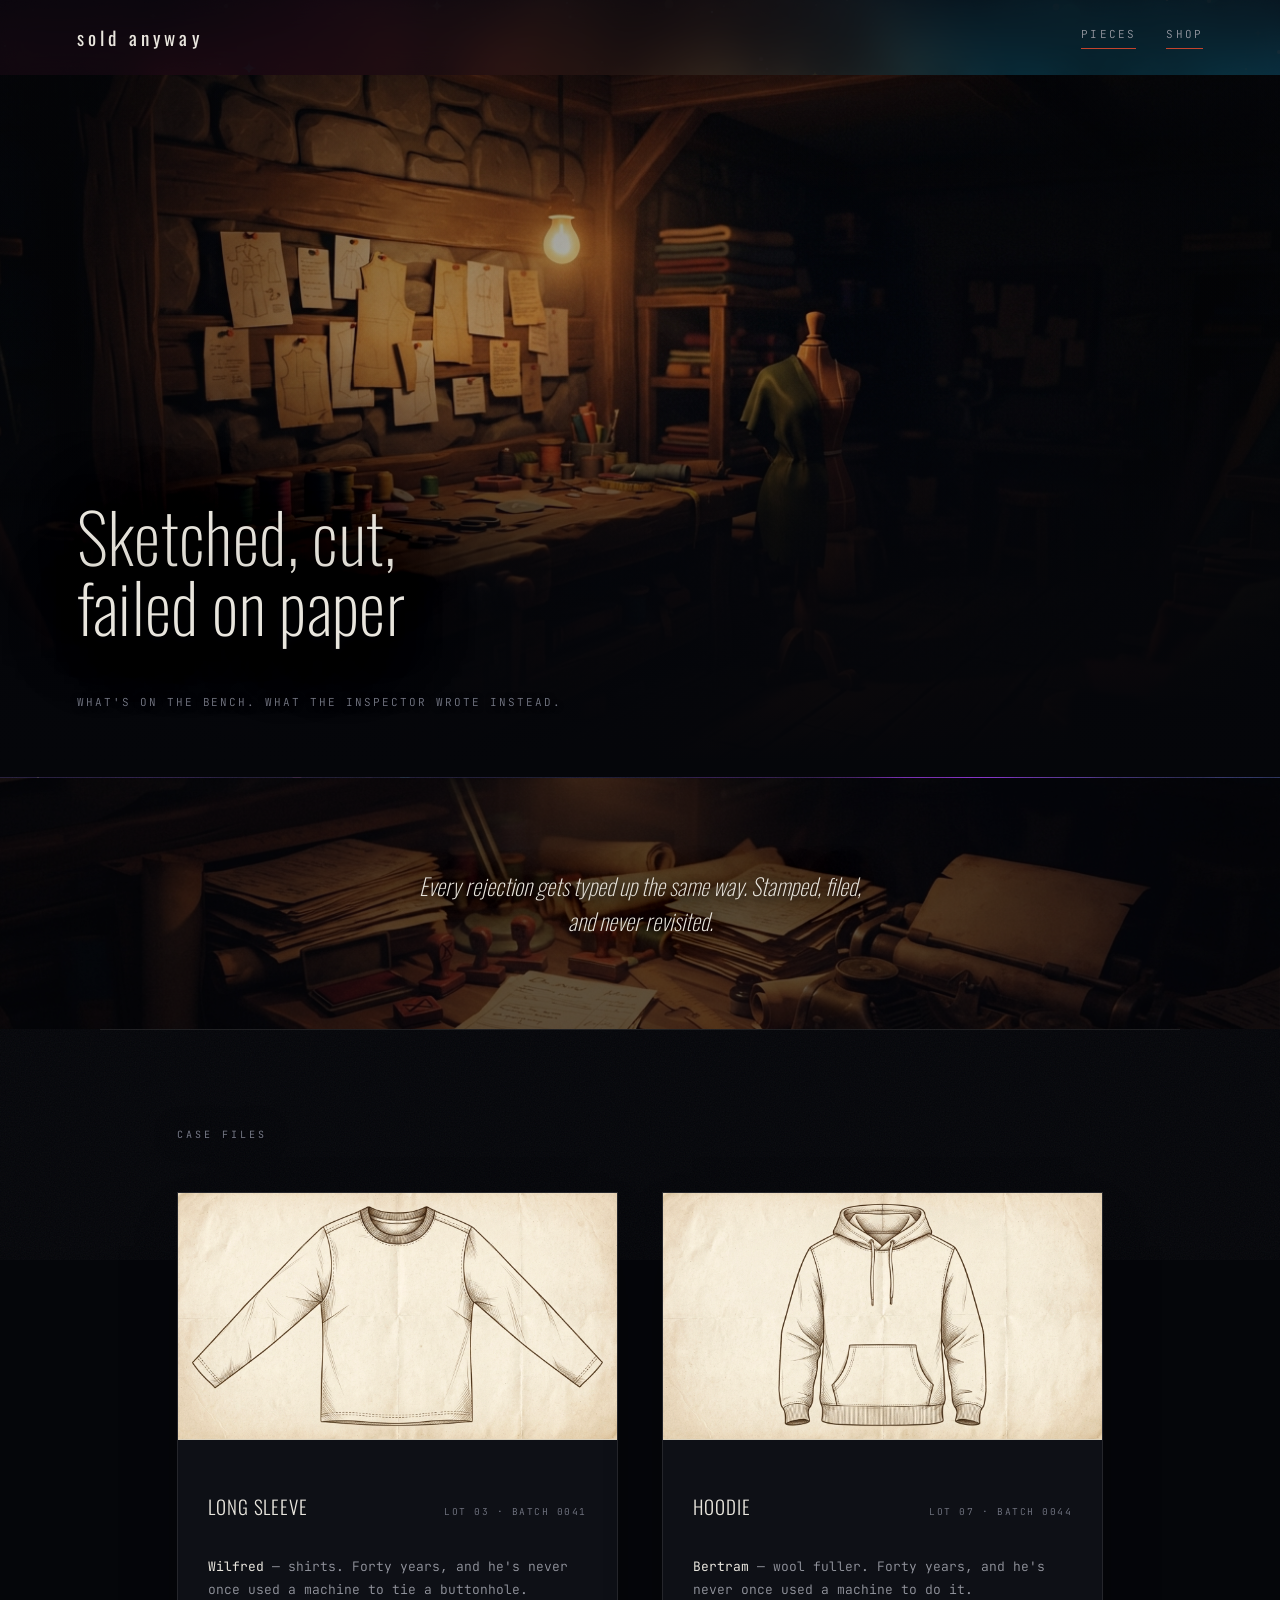
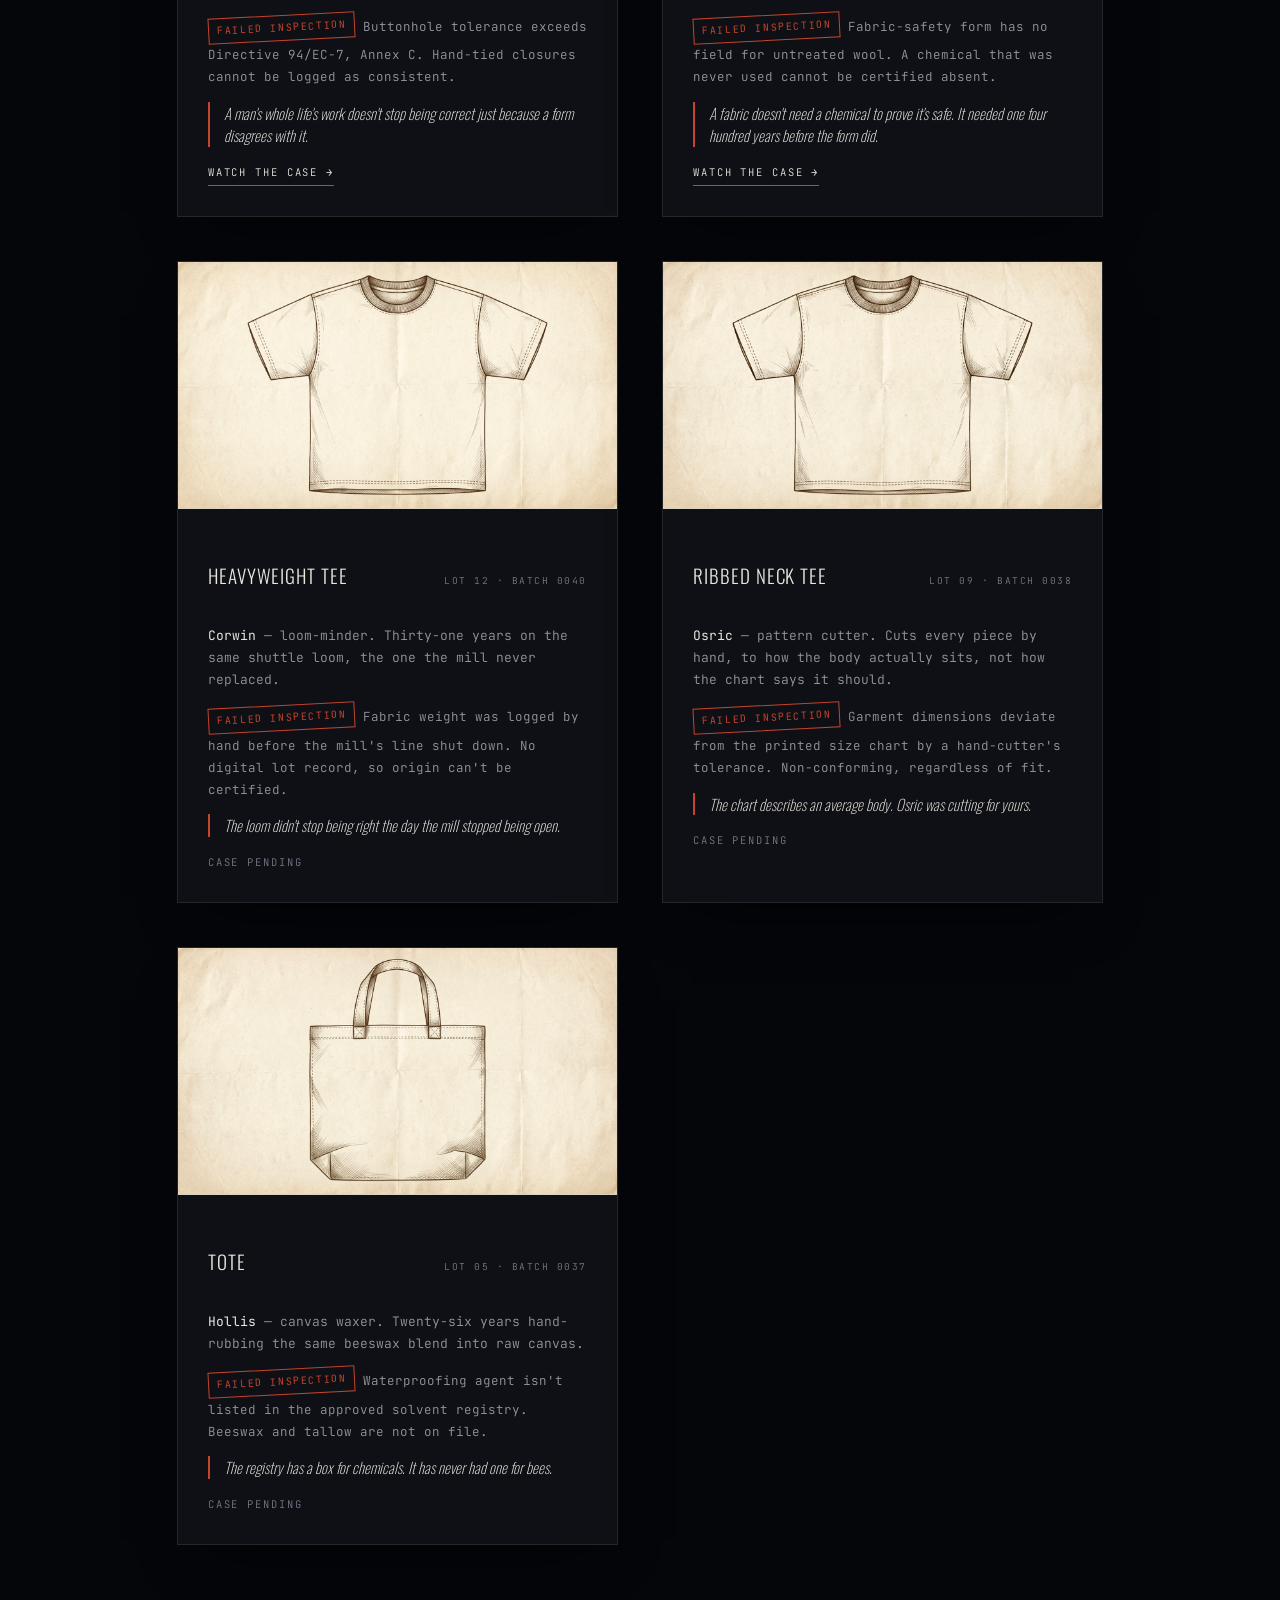
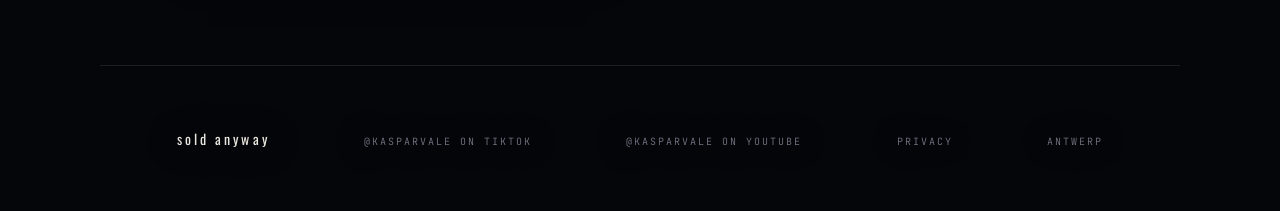
==== factory.html @ 13659443 "Add Factory page and hologram product viewer Factory page (factory.html): sketches + "denied form" c" ====
<!DOCTYPE html>
<html lang="en">
<head>
<meta charset="UTF-8">
<meta name="viewport" content="width=device-width, initial-scale=1.0">
<title>sold anyway — the factory</title>
<meta name="description" content="Sketches, case files, and the forms that failed them.">
<link rel="icon" href="assets/favicon-32.png" sizes="32x32" type="image/png">
<link rel="icon" href="assets/favicon-16.png" sizes="16x16" type="image/png">
<link rel="icon" href="assets/favicon-512.png" sizes="512x512" type="image/png">
<link rel="apple-touch-icon" href="assets/apple-touch-icon.png">
<meta property="og:title" content="sold anyway — the factory">
<meta property="og:description" content="Sketches, case files, and the forms that failed them.">
<meta property="og:type" content="website">
<link rel="preconnect" href="https://fonts.googleapis.com">
<link rel="preconnect" href="https://fonts.gstatic.com" crossorigin>
<link href="https://fonts.googleapis.com/css2?family=Oswald:wght@200;300;400&family=JetBrains+Mono:wght@300;400&display=swap" rel="stylesheet">
<link rel="stylesheet" href="styles.css">
</head>
<body>

<div class="sky" aria-hidden="true"></div>
<div class="stars" aria-hidden="true"></div>
<div class="bokeh" aria-hidden="true"></div>
<div class="sparkle" aria-hidden="true"></div>
<div class="scrim" aria-hidden="true"></div>
<div class="haze" aria-hidden="true"></div>

<nav id="nav">
  <a href="index.html" class="wordmark">sold anyway</a>
  <div class="nav-right">
    <a href="index.html#pieces" class="nav-link">Pieces</a>
    <a href="index.html" class="nav-link">Shop</a>
  </div>
</nav>

<header id="top" class="factory-hero">
  <div class="factory-hero-bg" aria-hidden="true"></div>
  <div class="factory-hero-scrim" aria-hidden="true"></div>
  <div class="factory-hero-copy">
    <h1 class="line line-sm">Sketched, cut,<br>failed on paper</h1>
    <p class="hero-foot">What's on the bench. What the inspector wrote instead.</p>
  </div>
</header>

<section class="factory-interlude">
  <div class="factory-interlude-bg" aria-hidden="true"></div>
  <div class="factory-interlude-scrim" aria-hidden="true"></div>
  <p class="factory-interlude-line">Every rejection gets typed up the same way. Stamped, filed, and never revisited.</p>
</section>

<main>

<section class="cases" id="cases">
  <h2 class="label">Case files</h2>
  <ul class="case-grid" id="caseGrid">

    <li class="case">
      <figure class="case-sketch">
        <img src="factory/sketch-long-sleeve.png" alt="Pattern sketch of the Long Sleeve" loading="lazy">
      </figure>
      <div class="case-file">
        <div class="case-head">
          <h3 class="case-piece">Long Sleeve</h3>
          <span class="case-lot">LOT 03 · BATCH 0041</span>
        </div>
        <p class="case-specialist"><strong>Wilfred</strong> — shirts. Forty years, and he's never once used a machine to tie a buttonhole.</p>
        <p class="case-verdict"><span class="case-stamp">Failed inspection</span>Buttonhole tolerance exceeds Directive 94/EC-7, Annex C. Hand-tied closures cannot be logged as consistent.</p>
        <p class="case-quote">A man's whole life's work doesn't stop being correct just because a form disagrees with it.</p>
        <a class="case-watch" href="https://www.tiktok.com/@kasparvale" target="_blank" rel="noopener">Watch the case &rarr;</a>
      </div>
    </li>

    <li class="case">
      <figure class="case-sketch">
        <img src="factory/sketch-hoodie.png" alt="Pattern sketch of the Hoodie" loading="lazy">
      </figure>
      <div class="case-file">
        <div class="case-head">
          <h3 class="case-piece">Hoodie</h3>
          <span class="case-lot">LOT 07 · BATCH 0044</span>
        </div>
        <p class="case-specialist"><strong>Bertram</strong> — wool fuller. Forty years, and he's never once used a machine to do it.</p>
        <p class="case-verdict"><span class="case-stamp">Failed inspection</span>Fabric-safety form has no field for untreated wool. A chemical that was never used cannot be certified absent.</p>
        <p class="case-quote">A fabric doesn't need a chemical to prove it's safe. It needed one four hundred years before the form did.</p>
        <a class="case-watch" href="https://www.tiktok.com/@kasparvale" target="_blank" rel="noopener">Watch the case &rarr;</a>
      </div>
    </li>

    <li class="case">
      <figure class="case-sketch">
        <img src="factory/sketch-heavyweight-tee.png" alt="Pattern sketch of the Heavyweight Tee" loading="lazy">
      </figure>
      <div class="case-file">
        <div class="case-head">
          <h3 class="case-piece">Heavyweight Tee</h3>
          <span class="case-lot">LOT 12 · BATCH 0040</span>
        </div>
        <p class="case-specialist"><strong>Corwin</strong> — loom-minder. Thirty-one years on the same shuttle loom, the one the mill never replaced.</p>
        <p class="case-verdict"><span class="case-stamp">Failed inspection</span>Fabric weight was logged by hand before the mill's line shut down. No digital lot record, so origin can't be certified.</p>
        <p class="case-quote">The loom didn't stop being right the day the mill stopped being open.</p>
        <span class="case-pending">Case pending</span>
      </div>
    </li>

    <li class="case">
      <figure class="case-sketch">
        <img src="factory/sketch-ribbed-neck-tee.png" alt="Pattern sketch of the Ribbed Neck Tee" loading="lazy">
      </figure>
      <div class="case-file">
        <div class="case-head">
          <h3 class="case-piece">Ribbed Neck Tee</h3>
          <span class="case-lot">LOT 09 · BATCH 0038</span>
        </div>
        <p class="case-specialist"><strong>Osric</strong> — pattern cutter. Cuts every piece by hand, to how the body actually sits, not how the chart says it should.</p>
        <p class="case-verdict"><span class="case-stamp">Failed inspection</span>Garment dimensions deviate from the printed size chart by a hand-cutter's tolerance. Non-conforming, regardless of fit.</p>
        <p class="case-quote">The chart describes an average body. Osric was cutting for yours.</p>
        <span class="case-pending">Case pending</span>
      </div>
    </li>

    <li class="case">
      <figure class="case-sketch">
        <img src="factory/sketch-tote.png" alt="Pattern sketch of the Tote" loading="lazy">
      </figure>
      <div class="case-file">
        <div class="case-head">
          <h3 class="case-piece">Tote</h3>
          <span class="case-lot">LOT 05 · BATCH 0037</span>
        </div>
        <p class="case-specialist"><strong>Hollis</strong> — canvas waxer. Twenty-six years hand-rubbing the same beeswax blend into raw canvas.</p>
        <p class="case-verdict"><span class="case-stamp">Failed inspection</span>Waterproofing agent isn't listed in the approved solvent registry. Beeswax and tallow are not on file.</p>
        <p class="case-quote">The registry has a box for chemicals. It has never had one for bees.</p>
        <span class="case-pending">Case pending</span>
      </div>
    </li>

  </ul>
</section>

</main>

<footer>
  <span class="wordmark wordmark-sm">sold anyway</span>
  <a href="https://www.tiktok.com/@kasparvale" class="dim"
     target="_blank" rel="noopener">@kasparvale on TikTok</a>
  <a href="https://www.youtube.com/@kasparvale" class="dim"
     target="_blank" rel="noopener">@kasparvale on YouTube</a>
  <a href="privacy.html" class="dim">Privacy</a>
  <span class="dim">Antwerp</span>
</footer>

<script>
const nav = document.getElementById('nav');
const onScroll = () => nav.classList.toggle('stuck', window.scrollY > 8);
onScroll();
window.addEventListener('scroll', onScroll, { passive: true });
</script>
</body>
</html>
---- styles.css ----
/* ============================================================
   SOLD ANYWAY
   Committed dark. Bone on charcoal, one oxide red.
   Every colour is painted explicitly — the page never borrows
   a ground from the host.
   ============================================================ */

:root{
  --ink:    #05060A;
  --ink-2:  #0E1016;
  --bone:   #E9E6DE;
  --ash:    #9698A1;
  --dim:    #767986;
  --rule:   rgba(233,230,222,.10);
  --red:    #C4442D;

  --f-disp: 'Oswald', 'Archivo Narrow', 'Arial Narrow', sans-serif;
  --f-mono: 'JetBrains Mono', ui-monospace, Menlo, monospace;

  --pad:  clamp(22px, 6vw, 84px);
  --maxw: 1080px;
}

*,*::before,*::after{ box-sizing:border-box; }

html{ scroll-behavior:smooth; overflow-x:hidden; overscroll-behavior:none; }
@media (prefers-reduced-motion:reduce){ html{ scroll-behavior:auto; } }

body{
  margin:0;
  background:var(--ink);
  position:relative;
  overscroll-behavior:none;
  color:var(--bone);
  font-family:var(--f-mono);
  font-weight:300;
  font-size:14.5px;
  line-height:1.8;
  -webkit-font-smoothing:antialiased;
}

a{ color:inherit; text-decoration:none; }
p{ margin:0; }

.sr-only{
  position:absolute; width:1px; height:1px; padding:0; margin:-1px;
  overflow:hidden; clip:rect(0 0 0 0); white-space:nowrap; border:0;
}
:focus-visible{ outline:1px solid var(--red); outline-offset:4px; }

.label{
  font-family:var(--f-mono); font-weight:400; font-size:10px;
  letter-spacing:.3em; text-transform:uppercase; color:var(--dim);
  margin:0;
}
.dim{ color:var(--dim); }

/* --- ambient ------------------------------------------------- */
/* Built the way the reference is: a rendered nebula carrying the colour
   and the cloud structure, a dense star field over it, then bokeh discs
   and four-point glints on top. All fixed, so the page travels through
   it, and all drifting so it never sits still.
   assets/sky.jpg is generated — see the note at the end of this file. */
.sky{
  position:fixed; inset:-12%; z-index:0; pointer-events:none;
  background:#06051A url("assets/sky.jpg") center/cover no-repeat;
  animation:drift 78s ease-in-out infinite alternate;
}
.stars{
  position:fixed; inset:-14%; z-index:0; pointer-events:none;
  background-image:url("data:image/svg+xml,<svg xmlns='http://www.w3.org/2000/svg' width='1600' height='1000'><circle cx='724' cy='560' r='2.1' fill='%23CFE6FF' opacity='0.66'/><circle cx='940' cy='185' r='2.1' fill='%23FFD2E8' opacity='0.73'/><circle cx='298' cy='447' r='0.8' fill='%23fff' opacity='0.68'/><circle cx='1425' cy='634' r='1.7' fill='%23CFE6FF' opacity='0.76'/><circle cx='985' cy='157' r='0.6' fill='%23FFE9C4' opacity='0.34'/><circle cx='57' cy='880' r='0.6' fill='%23CFE6FF' opacity='0.53'/><circle cx='946' cy='195' r='1.0' fill='%23FFD2E8' opacity='0.51'/><circle cx='7' cy='85' r='1.0' fill='%23CFE6FF' opacity='1.00'/><circle cx='1593' cy='840' r='1.0' fill='%23fff' opacity='0.83'/><circle cx='821' cy='30' r='0.7' fill='%23CFE6FF' opacity='0.38'/><circle cx='465' cy='67' r='0.6' fill='%23FFD2E8' opacity='0.30'/><circle cx='336' cy='910' r='2.1' fill='%23CFE6FF' opacity='0.99'/><circle cx='636' cy='73' r='1.0' fill='%23FFD2E8' opacity='0.49'/><circle cx='139' cy='333' r='1.7' fill='%23fff' opacity='0.39'/><circle cx='1131' cy='11' r='2.1' fill='%23CFE6FF' opacity='0.42'/><circle cx='895' cy='447' r='1.0' fill='%23FFD2E8' opacity='0.84'/><circle cx='671' cy='384' r='1.7' fill='%23CFE6FF' opacity='0.99'/><circle cx='1' cy='864' r='1.0' fill='%23fff' opacity='0.45'/><circle cx='631' cy='854' r='0.7' fill='%23fff' opacity='0.99'/><circle cx='341' cy='258' r='1.3' fill='%23fff' opacity='0.57'/><circle cx='119' cy='209' r='1.0' fill='%23fff' opacity='0.72'/><circle cx='595' cy='453' r='2.1' fill='%23FFE9C4' opacity='0.40'/><circle cx='618' cy='627' r='1.0' fill='%23fff' opacity='0.87'/><circle cx='399' cy='190' r='1.0' fill='%23FFD2E8' opacity='0.97'/><circle cx='1412' cy='604' r='1.7' fill='%23fff' opacity='0.37'/><circle cx='62' cy='963' r='1.0' fill='%23FFD2E8' opacity='0.79'/><circle cx='411' cy='824' r='2.1' fill='%23fff' opacity='0.66'/><circle cx='1487' cy='977' r='0.8' fill='%23fff' opacity='0.64'/><circle cx='1046' cy='616' r='0.7' fill='%23fff' opacity='0.45'/><circle cx='1464' cy='749' r='0.7' fill='%23fff' opacity='0.59'/><circle cx='399' cy='47' r='1.0' fill='%23fff' opacity='0.67'/><circle cx='1557' cy='92' r='0.8' fill='%23CFE6FF' opacity='0.99'/><circle cx='1051' cy='691' r='0.8' fill='%23FFE9C4' opacity='0.32'/><circle cx='29' cy='910' r='1.0' fill='%23fff' opacity='0.31'/><circle cx='1018' cy='482' r='1.0' fill='%23fff' opacity='0.40'/><circle cx='116' cy='453' r='1.3' fill='%23FFD2E8' opacity='0.33'/><circle cx='1498' cy='737' r='0.8' fill='%23fff' opacity='0.55'/><circle cx='1096' cy='901' r='1.7' fill='%23fff' opacity='0.90'/><circle cx='916' cy='625' r='1.7' fill='%23CFE6FF' opacity='0.71'/><circle cx='974' cy='80' r='0.7' fill='%23fff' opacity='0.92'/><circle cx='1165' cy='388' r='2.1' fill='%23CFE6FF' opacity='0.62'/><circle cx='866' cy='519' r='0.6' fill='%23fff' opacity='0.72'/><circle cx='770' cy='230' r='0.7' fill='%23CFE6FF' opacity='0.85'/><circle cx='1056' cy='486' r='0.6' fill='%23fff' opacity='0.51'/><circle cx='1085' cy='203' r='0.8' fill='%23fff' opacity='0.76'/><circle cx='707' cy='892' r='1.3' fill='%23CFE6FF' opacity='0.77'/><circle cx='318' cy='431' r='1.0' fill='%23fff' opacity='0.57'/><circle cx='933' cy='316' r='0.8' fill='%23fff' opacity='0.65'/><circle cx='1339' cy='849' r='0.7' fill='%23fff' opacity='0.88'/><circle cx='181' cy='471' r='1.0' fill='%23CFE6FF' opacity='0.57'/><circle cx='832' cy='672' r='2.1' fill='%23fff' opacity='0.35'/><circle cx='50' cy='873' r='0.6' fill='%23FFD2E8' opacity='0.80'/><circle cx='913' cy='309' r='0.6' fill='%23FFD2E8' opacity='0.40'/><circle cx='728' cy='25' r='1.0' fill='%23fff' opacity='0.85'/><circle cx='1275' cy='984' r='0.7' fill='%23CFE6FF' opacity='0.38'/><circle cx='857' cy='640' r='1.3' fill='%23fff' opacity='0.78'/><circle cx='319' cy='475' r='0.8' fill='%23FFD2E8' opacity='0.31'/><circle cx='756' cy='714' r='0.8' fill='%23fff' opacity='0.49'/><circle cx='553' cy='697' r='0.8' fill='%23CFE6FF' opacity='0.89'/><circle cx='1120' cy='224' r='1.7' fill='%23FFD2E8' opacity='0.57'/><circle cx='721' cy='197' r='0.6' fill='%23CFE6FF' opacity='0.69'/><circle cx='1044' cy='503' r='1.3' fill='%23CFE6FF' opacity='0.53'/><circle cx='1572' cy='99' r='0.7' fill='%23fff' opacity='0.47'/><circle cx='624' cy='88' r='1.0' fill='%23FFE9C4' opacity='0.98'/><circle cx='1492' cy='262' r='0.6' fill='%23fff' opacity='0.65'/><circle cx='59' cy='342' r='1.7' fill='%23fff' opacity='0.64'/><circle cx='45' cy='809' r='0.7' fill='%23CFE6FF' opacity='0.86'/><circle cx='277' cy='335' r='0.8' fill='%23CFE6FF' opacity='0.40'/><circle cx='826' cy='724' r='2.1' fill='%23CFE6FF' opacity='0.71'/><circle cx='1103' cy='758' r='2.1' fill='%23FFE9C4' opacity='0.69'/><circle cx='1330' cy='562' r='0.8' fill='%23FFE9C4' opacity='0.66'/><circle cx='1452' cy='257' r='1.7' fill='%23FFE9C4' opacity='0.45'/><circle cx='1361' cy='968' r='1.0' fill='%23FFE9C4' opacity='0.65'/><circle cx='658' cy='114' r='0.6' fill='%23FFE9C4' opacity='0.56'/><circle cx='861' cy='44' r='1.7' fill='%23FFE9C4' opacity='0.86'/><circle cx='901' cy='491' r='0.8' fill='%23fff' opacity='0.95'/><circle cx='734' cy='921' r='1.7' fill='%23fff' opacity='0.47'/><circle cx='789' cy='340' r='2.1' fill='%23FFE9C4' opacity='0.52'/><circle cx='306' cy='618' r='1.0' fill='%23fff' opacity='0.79'/><circle cx='1564' cy='36' r='0.8' fill='%23fff' opacity='0.31'/><circle cx='455' cy='724' r='1.0' fill='%23FFE9C4' opacity='0.65'/><circle cx='799' cy='582' r='1.0' fill='%23FFD2E8' opacity='0.44'/><circle cx='849' cy='437' r='1.7' fill='%23FFD2E8' opacity='0.59'/><circle cx='847' cy='160' r='1.0' fill='%23FFD2E8' opacity='0.67'/><circle cx='349' cy='216' r='0.8' fill='%23fff' opacity='0.94'/><circle cx='1005' cy='348' r='0.8' fill='%23fff' opacity='0.72'/><circle cx='1425' cy='195' r='1.0' fill='%23fff' opacity='0.39'/><circle cx='383' cy='727' r='1.0' fill='%23CFE6FF' opacity='0.37'/><circle cx='1331' cy='422' r='0.8' fill='%23fff' opacity='0.58'/><circle cx='1096' cy='18' r='1.0' fill='%23FFE9C4' opacity='0.78'/><circle cx='1458' cy='968' r='0.7' fill='%23FFD2E8' opacity='0.65'/><circle cx='1213' cy='503' r='1.0' fill='%23fff' opacity='0.64'/><circle cx='39' cy='762' r='2.1' fill='%23fff' opacity='0.43'/><circle cx='184' cy='172' r='0.8' fill='%23fff' opacity='0.95'/><circle cx='152' cy='62' r='2.1' fill='%23fff' opacity='0.84'/><circle cx='523' cy='467' r='1.3' fill='%23CFE6FF' opacity='0.45'/><circle cx='597' cy='634' r='0.6' fill='%23fff' opacity='0.43'/><circle cx='726' cy='739' r='1.7' fill='%23fff' opacity='0.72'/><circle cx='152' cy='792' r='1.3' fill='%23fff' opacity='0.86'/><circle cx='1127' cy='861' r='1.7' fill='%23FFE9C4' opacity='0.72'/><circle cx='807' cy='983' r='1.0' fill='%23fff' opacity='0.94'/><circle cx='1191' cy='778' r='1.7' fill='%23fff' opacity='0.93'/><circle cx='1408' cy='695' r='1.7' fill='%23fff' opacity='0.58'/><circle cx='1156' cy='71' r='1.3' fill='%23fff' opacity='0.63'/><circle cx='17' cy='356' r='0.6' fill='%23fff' opacity='0.49'/><circle cx='1538' cy='299' r='1.0' fill='%23FFD2E8' opacity='0.58'/><circle cx='291' cy='77' r='2.1' fill='%23FFD2E8' opacity='0.45'/><circle cx='191' cy='395' r='0.6' fill='%23fff' opacity='0.73'/><circle cx='1182' cy='257' r='1.7' fill='%23FFE9C4' opacity='0.34'/><circle cx='313' cy='376' r='0.7' fill='%23fff' opacity='0.48'/><circle cx='1449' cy='550' r='1.7' fill='%23FFE9C4' opacity='0.70'/><circle cx='1592' cy='638' r='0.7' fill='%23FFE9C4' opacity='0.72'/><circle cx='1215' cy='45' r='0.8' fill='%23CFE6FF' opacity='0.63'/><circle cx='271' cy='496' r='0.6' fill='%23CFE6FF' opacity='0.96'/><circle cx='673' cy='527' r='1.0' fill='%23fff' opacity='0.67'/><circle cx='773' cy='270' r='1.0' fill='%23FFD2E8' opacity='0.80'/><circle cx='474' cy='14' r='1.0' fill='%23FFE9C4' opacity='0.33'/><circle cx='251' cy='755' r='1.7' fill='%23fff' opacity='0.93'/><circle cx='1197' cy='50' r='1.3' fill='%23fff' opacity='0.86'/><circle cx='358' cy='719' r='1.0' fill='%23fff' opacity='0.33'/><circle cx='158' cy='810' r='2.1' fill='%23fff' opacity='0.99'/><circle cx='1307' cy='604' r='0.7' fill='%23fff' opacity='0.74'/><circle cx='729' cy='204' r='0.6' fill='%23fff' opacity='0.67'/><circle cx='199' cy='443' r='1.7' fill='%23CFE6FF' opacity='0.72'/><circle cx='1023' cy='682' r='1.3' fill='%23FFD2E8' opacity='0.67'/><circle cx='1596' cy='953' r='0.8' fill='%23fff' opacity='0.64'/><circle cx='805' cy='309' r='1.3' fill='%23fff' opacity='0.49'/><circle cx='1096' cy='565' r='1.0' fill='%23FFD2E8' opacity='0.50'/><circle cx='383' cy='952' r='1.0' fill='%23FFD2E8' opacity='0.33'/><circle cx='97' cy='271' r='1.7' fill='%23fff' opacity='0.74'/><circle cx='164' cy='542' r='0.7' fill='%23fff' opacity='0.94'/><circle cx='257' cy='235' r='1.3' fill='%23CFE6FF' opacity='0.63'/><circle cx='337' cy='344' r='0.8' fill='%23fff' opacity='0.86'/><circle cx='716' cy='822' r='1.0' fill='%23CFE6FF' opacity='0.60'/><circle cx='413' cy='810' r='1.3' fill='%23fff' opacity='0.76'/><circle cx='1583' cy='325' r='0.8' fill='%23CFE6FF' opacity='0.76'/><circle cx='929' cy='462' r='1.3' fill='%23fff' opacity='0.68'/><circle cx='691' cy='568' r='2.1' fill='%23fff' opacity='0.88'/><circle cx='15' cy='310' r='0.7' fill='%23FFD2E8' opacity='0.51'/><circle cx='1160' cy='694' r='1.0' fill='%23fff' opacity='0.45'/><circle cx='1052' cy='327' r='0.7' fill='%23fff' opacity='0.80'/><circle cx='911' cy='919' r='1.0' fill='%23CFE6FF' opacity='0.67'/><circle cx='1588' cy='458' r='1.0' fill='%23CFE6FF' opacity='0.98'/><circle cx='1168' cy='516' r='0.7' fill='%23fff' opacity='0.88'/><circle cx='39' cy='677' r='1.7' fill='%23fff' opacity='0.82'/><circle cx='589' cy='390' r='0.8' fill='%23FFE9C4' opacity='0.69'/><circle cx='283' cy='759' r='1.0' fill='%23fff' opacity='0.45'/><circle cx='92' cy='159' r='1.0' fill='%23fff' opacity='0.76'/><circle cx='1287' cy='64' r='1.0' fill='%23FFE9C4' opacity='0.36'/><circle cx='131' cy='737' r='1.3' fill='%23fff' opacity='0.32'/><circle cx='1046' cy='97' r='1.7' fill='%23fff' opacity='0.80'/><circle cx='782' cy='908' r='1.3' fill='%23CFE6FF' opacity='0.58'/><circle cx='541' cy='968' r='0.8' fill='%23CFE6FF' opacity='0.64'/><circle cx='1288' cy='72' r='0.6' fill='%23CFE6FF' opacity='0.83'/><circle cx='1577' cy='349' r='0.6' fill='%23CFE6FF' opacity='0.88'/><circle cx='1422' cy='958' r='0.6' fill='%23FFE9C4' opacity='0.55'/><circle cx='16' cy='110' r='1.7' fill='%23fff' opacity='0.47'/><circle cx='260' cy='635' r='0.8' fill='%23fff' opacity='0.44'/><circle cx='680' cy='292' r='0.6' fill='%23CFE6FF' opacity='0.52'/><circle cx='184' cy='648' r='0.8' fill='%23fff' opacity='0.83'/><circle cx='27' cy='481' r='0.6' fill='%23fff' opacity='0.38'/><circle cx='295' cy='217' r='1.0' fill='%23FFE9C4' opacity='0.80'/><circle cx='952' cy='224' r='0.8' fill='%23fff' opacity='0.58'/><circle cx='1457' cy='937' r='2.1' fill='%23fff' opacity='0.64'/><circle cx='644' cy='956' r='0.7' fill='%23CFE6FF' opacity='0.90'/><circle cx='639' cy='217' r='0.8' fill='%23CFE6FF' opacity='0.98'/><circle cx='1272' cy='774' r='0.6' fill='%23FFD2E8' opacity='0.95'/><circle cx='1428' cy='874' r='1.3' fill='%23CFE6FF' opacity='0.86'/><circle cx='1141' cy='606' r='0.8' fill='%23CFE6FF' opacity='0.41'/><circle cx='515' cy='259' r='0.8' fill='%23FFD2E8' opacity='0.82'/><circle cx='991' cy='516' r='0.6' fill='%23fff' opacity='0.70'/><circle cx='285' cy='204' r='0.8' fill='%23fff' opacity='0.36'/><circle cx='432' cy='717' r='0.7' fill='%23CFE6FF' opacity='0.79'/><circle cx='133' cy='749' r='1.0' fill='%23fff' opacity='0.85'/><circle cx='667' cy='917' r='0.7' fill='%23CFE6FF' opacity='0.45'/><circle cx='869' cy='526' r='0.8' fill='%23fff' opacity='0.52'/><circle cx='649' cy='556' r='2.1' fill='%23FFD2E8' opacity='0.80'/><circle cx='576' cy='687' r='0.7' fill='%23FFD2E8' opacity='0.58'/><circle cx='739' cy='967' r='0.7' fill='%23FFD2E8' opacity='0.61'/><circle cx='1382' cy='712' r='2.1' fill='%23fff' opacity='0.51'/><circle cx='181' cy='772' r='1.0' fill='%23FFE9C4' opacity='0.41'/><circle cx='1004' cy='937' r='1.0' fill='%23fff' opacity='0.83'/><circle cx='889' cy='87' r='1.0' fill='%23fff' opacity='0.56'/><circle cx='175' cy='310' r='1.0' fill='%23FFE9C4' opacity='0.63'/><circle cx='1025' cy='447' r='1.7' fill='%23fff' opacity='0.37'/><circle cx='995' cy='131' r='0.8' fill='%23fff' opacity='0.44'/><circle cx='58' cy='463' r='0.7' fill='%23fff' opacity='0.46'/><circle cx='251' cy='124' r='1.7' fill='%23fff' opacity='0.54'/><circle cx='1317' cy='927' r='0.8' fill='%23FFD2E8' opacity='0.44'/><circle cx='237' cy='691' r='2.1' fill='%23fff' opacity='0.94'/><circle cx='997' cy='727' r='1.3' fill='%23fff' opacity='0.76'/><circle cx='974' cy='19' r='1.3' fill='%23fff' opacity='0.54'/><circle cx='1041' cy='106' r='1.7' fill='%23fff' opacity='0.66'/><circle cx='1262' cy='825' r='0.8' fill='%23fff' opacity='0.84'/><circle cx='1445' cy='548' r='1.3' fill='%23FFE9C4' opacity='0.65'/><circle cx='227' cy='713' r='1.0' fill='%23FFE9C4' opacity='0.96'/><circle cx='1003' cy='198' r='0.7' fill='%23fff' opacity='0.47'/><circle cx='922' cy='697' r='1.3' fill='%23fff' opacity='0.95'/><circle cx='578' cy='463' r='0.7' fill='%23CFE6FF' opacity='0.98'/><circle cx='217' cy='904' r='0.7' fill='%23FFE9C4' opacity='0.94'/><circle cx='270' cy='746' r='1.3' fill='%23FFE9C4' opacity='0.40'/><circle cx='1494' cy='4' r='1.3' fill='%23fff' opacity='0.83'/><circle cx='581' cy='166' r='0.7' fill='%23CFE6FF' opacity='0.32'/><circle cx='288' cy='987' r='0.8' fill='%23fff' opacity='0.83'/><circle cx='1356' cy='906' r='0.6' fill='%23fff' opacity='0.44'/><circle cx='749' cy='143' r='1.7' fill='%23fff' opacity='0.70'/><circle cx='278' cy='520' r='1.0' fill='%23fff' opacity='0.70'/><circle cx='531' cy='642' r='0.6' fill='%23FFD2E8' opacity='0.77'/><circle cx='232' cy='959' r='0.7' fill='%23CFE6FF' opacity='0.54'/><circle cx='1435' cy='913' r='1.7' fill='%23fff' opacity='0.64'/><circle cx='1591' cy='838' r='1.7' fill='%23CFE6FF' opacity='0.38'/><circle cx='183' cy='939' r='1.3' fill='%23FFE9C4' opacity='0.66'/><circle cx='673' cy='24' r='0.6' fill='%23fff' opacity='0.81'/><circle cx='1440' cy='732' r='1.3' fill='%23fff' opacity='0.92'/><circle cx='1403' cy='244' r='2.1' fill='%23fff' opacity='0.65'/><circle cx='635' cy='52' r='0.7' fill='%23FFE9C4' opacity='0.94'/><circle cx='872' cy='657' r='1.0' fill='%23fff' opacity='1.00'/><circle cx='1169' cy='871' r='1.3' fill='%23FFE9C4' opacity='0.59'/><circle cx='1288' cy='222' r='1.7' fill='%23FFE9C4' opacity='0.39'/><circle cx='115' cy='520' r='0.8' fill='%23fff' opacity='0.92'/><circle cx='921' cy='453' r='1.0' fill='%23fff' opacity='0.81'/><circle cx='38' cy='172' r='2.1' fill='%23CFE6FF' opacity='0.87'/><circle cx='636' cy='356' r='1.0' fill='%23fff' opacity='0.51'/><circle cx='728' cy='314' r='1.3' fill='%23CFE6FF' opacity='0.40'/><circle cx='1243' cy='777' r='1.0' fill='%23fff' opacity='0.51'/><circle cx='1476' cy='897' r='1.0' fill='%23fff' opacity='0.89'/><circle cx='567' cy='472' r='0.8' fill='%23FFD2E8' opacity='0.92'/><circle cx='1593' cy='202' r='1.0' fill='%23fff' opacity='0.96'/><circle cx='1562' cy='650' r='1.0' fill='%23FFD2E8' opacity='0.87'/><circle cx='1538' cy='274' r='1.7' fill='%23FFD2E8' opacity='0.92'/><circle cx='536' cy='957' r='2.1' fill='%23CFE6FF' opacity='0.36'/><circle cx='357' cy='307' r='1.0' fill='%23fff' opacity='0.43'/><circle cx='377' cy='665' r='1.0' fill='%23fff' opacity='0.86'/><circle cx='839' cy='116' r='1.0' fill='%23fff' opacity='0.93'/><circle cx='289' cy='226' r='0.8' fill='%23FFD2E8' opacity='0.77'/><circle cx='740' cy='76' r='0.7' fill='%23FFE9C4' opacity='0.94'/><circle cx='11' cy='587' r='1.0' fill='%23CFE6FF' opacity='0.86'/><circle cx='139' cy='285' r='1.0' fill='%23fff' opacity='0.43'/><circle cx='1175' cy='29' r='0.8' fill='%23fff' opacity='0.74'/><circle cx='1466' cy='585' r='0.6' fill='%23CFE6FF' opacity='0.34'/><circle cx='102' cy='777' r='1.3' fill='%23fff' opacity='0.76'/><circle cx='1253' cy='517' r='0.8' fill='%23FFE9C4' opacity='0.85'/><circle cx='264' cy='608' r='1.0' fill='%23FFD2E8' opacity='0.61'/><circle cx='1237' cy='787' r='1.0' fill='%23fff' opacity='0.64'/><circle cx='354' cy='580' r='2.1' fill='%23fff' opacity='0.32'/><circle cx='955' cy='715' r='2.1' fill='%23fff' opacity='0.53'/><circle cx='973' cy='609' r='1.7' fill='%23FFE9C4' opacity='0.61'/><circle cx='421' cy='799' r='0.7' fill='%23fff' opacity='0.94'/><circle cx='910' cy='543' r='1.0' fill='%23FFE9C4' opacity='0.40'/><circle cx='498' cy='42' r='1.3' fill='%23FFE9C4' opacity='0.82'/><circle cx='1249' cy='765' r='2.1' fill='%23fff' opacity='0.76'/><circle cx='817' cy='379' r='1.0' fill='%23fff' opacity='0.65'/><circle cx='1054' cy='596' r='2.1' fill='%23fff' opacity='0.52'/><circle cx='747' cy='699' r='0.6' fill='%23fff' opacity='0.64'/><circle cx='1218' cy='986' r='0.8' fill='%23FFD2E8' opacity='0.62'/><circle cx='1192' cy='39' r='1.0' fill='%23CFE6FF' opacity='0.92'/><circle cx='226' cy='393' r='1.0' fill='%23CFE6FF' opacity='0.60'/><circle cx='122' cy='34' r='1.0' fill='%23fff' opacity='0.48'/><circle cx='883' cy='242' r='2.1' fill='%23fff' opacity='0.95'/><circle cx='582' cy='337' r='1.0' fill='%23fff' opacity='0.41'/><circle cx='936' cy='995' r='1.3' fill='%23FFE9C4' opacity='0.79'/><circle cx='1383' cy='591' r='0.8' fill='%23CFE6FF' opacity='0.90'/><circle cx='1497' cy='213' r='1.7' fill='%23fff' opacity='0.45'/><circle cx='556' cy='184' r='0.8' fill='%23CFE6FF' opacity='0.44'/><circle cx='343' cy='468' r='1.0' fill='%23CFE6FF' opacity='0.61'/><circle cx='1589' cy='679' r='2.1' fill='%23fff' opacity='0.68'/><circle cx='671' cy='47' r='1.0' fill='%23fff' opacity='0.96'/><circle cx='994' cy='519' r='1.0' fill='%23FFE9C4' opacity='0.58'/><circle cx='1478' cy='715' r='1.0' fill='%23fff' opacity='0.55'/><circle cx='246' cy='937' r='1.3' fill='%23fff' opacity='0.84'/><circle cx='1158' cy='907' r='0.6' fill='%23fff' opacity='0.89'/><circle cx='720' cy='855' r='1.7' fill='%23fff' opacity='0.48'/><circle cx='1406' cy='669' r='1.0' fill='%23CFE6FF' opacity='0.73'/><circle cx='781' cy='188' r='0.8' fill='%23fff' opacity='0.45'/><circle cx='657' cy='479' r='0.8' fill='%23FFE9C4' opacity='0.79'/><circle cx='417' cy='725' r='1.7' fill='%23fff' opacity='0.92'/><circle cx='1335' cy='535' r='2.1' fill='%23CFE6FF' opacity='0.40'/><circle cx='827' cy='356' r='0.7' fill='%23fff' opacity='0.56'/><circle cx='978' cy='140' r='0.6' fill='%23FFD2E8' opacity='0.74'/><circle cx='906' cy='809' r='1.0' fill='%23FFD2E8' opacity='0.77'/><circle cx='1471' cy='216' r='1.3' fill='%23FFD2E8' opacity='0.39'/><circle cx='1240' cy='374' r='1.0' fill='%23fff' opacity='0.86'/><circle cx='192' cy='493' r='2.1' fill='%23CFE6FF' opacity='0.95'/><circle cx='455' cy='703' r='1.0' fill='%23fff' opacity='0.95'/><circle cx='323' cy='768' r='1.3' fill='%23FFD2E8' opacity='0.80'/><circle cx='833' cy='743' r='1.7' fill='%23fff' opacity='0.63'/><circle cx='411' cy='853' r='1.0' fill='%23FFD2E8' opacity='0.94'/><circle cx='1444' cy='120' r='0.7' fill='%23CFE6FF' opacity='0.49'/><circle cx='603' cy='847' r='1.0' fill='%23CFE6FF' opacity='0.80'/><circle cx='1418' cy='72' r='0.6' fill='%23fff' opacity='0.53'/><circle cx='597' cy='297' r='0.8' fill='%23FFD2E8' opacity='0.63'/><circle cx='984' cy='955' r='1.3' fill='%23fff' opacity='0.70'/><circle cx='1508' cy='771' r='0.6' fill='%23FFE9C4' opacity='0.68'/><circle cx='981' cy='64' r='0.7' fill='%23CFE6FF' opacity='0.92'/><circle cx='611' cy='910' r='0.6' fill='%23fff' opacity='0.78'/><circle cx='437' cy='495' r='2.1' fill='%23fff' opacity='0.40'/><circle cx='308' cy='228' r='1.0' fill='%23fff' opacity='0.66'/><circle cx='1482' cy='980' r='0.6' fill='%23fff' opacity='0.68'/><circle cx='1358' cy='765' r='0.7' fill='%23FFE9C4' opacity='0.88'/><circle cx='1415' cy='691' r='1.3' fill='%23fff' opacity='0.54'/><circle cx='1418' cy='313' r='1.0' fill='%23FFD2E8' opacity='0.58'/><circle cx='250' cy='192' r='0.8' fill='%23fff' opacity='0.53'/><circle cx='1103' cy='805' r='1.0' fill='%23fff' opacity='0.59'/><circle cx='587' cy='668' r='2.1' fill='%23fff' opacity='0.75'/><circle cx='580' cy='706' r='0.8' fill='%23fff' opacity='0.99'/><circle cx='1309' cy='886' r='1.0' fill='%23fff' opacity='0.89'/><circle cx='820' cy='679' r='0.6' fill='%23fff' opacity='0.74'/><circle cx='660' cy='482' r='1.3' fill='%23fff' opacity='0.58'/><circle cx='1183' cy='694' r='1.0' fill='%23FFD2E8' opacity='0.74'/><circle cx='588' cy='683' r='0.8' fill='%23fff' opacity='0.90'/><circle cx='328' cy='564' r='0.8' fill='%23FFE9C4' opacity='0.99'/><circle cx='1026' cy='126' r='1.0' fill='%23fff' opacity='0.39'/><circle cx='603' cy='669' r='1.0' fill='%23FFD2E8' opacity='0.43'/><circle cx='22' cy='586' r='0.8' fill='%23fff' opacity='0.78'/><circle cx='671' cy='631' r='1.7' fill='%23CFE6FF' opacity='0.95'/><circle cx='1582' cy='49' r='0.7' fill='%23fff' opacity='0.44'/><circle cx='570' cy='538' r='0.7' fill='%23CFE6FF' opacity='0.53'/><circle cx='42' cy='543' r='2.1' fill='%23fff' opacity='0.56'/><circle cx='495' cy='800' r='1.0' fill='%23fff' opacity='0.57'/><circle cx='988' cy='765' r='1.7' fill='%23FFD2E8' opacity='0.79'/><circle cx='874' cy='800' r='0.8' fill='%23CFE6FF' opacity='0.42'/><circle cx='171' cy='934' r='1.0' fill='%23CFE6FF' opacity='0.60'/><circle cx='243' cy='884' r='1.0' fill='%23FFE9C4' opacity='0.70'/><circle cx='438' cy='400' r='1.3' fill='%23fff' opacity='0.36'/><circle cx='322' cy='551' r='0.6' fill='%23fff' opacity='0.35'/><circle cx='1428' cy='309' r='0.7' fill='%23fff' opacity='0.43'/><circle cx='773' cy='997' r='1.0' fill='%23CFE6FF' opacity='0.64'/><circle cx='663' cy='807' r='1.7' fill='%23FFE9C4' opacity='0.34'/><circle cx='881' cy='657' r='1.0' fill='%23fff' opacity='0.43'/><circle cx='465' cy='250' r='2.1' fill='%23FFE9C4' opacity='0.88'/><circle cx='1160' cy='176' r='0.6' fill='%23fff' opacity='0.68'/><circle cx='1080' cy='271' r='0.6' fill='%23FFE9C4' opacity='0.52'/><circle cx='823' cy='10' r='1.0' fill='%23fff' opacity='0.97'/><circle cx='18' cy='527' r='1.0' fill='%23FFD2E8' opacity='0.65'/><circle cx='493' cy='531' r='0.7' fill='%23CFE6FF' opacity='0.58'/><circle cx='1128' cy='250' r='0.6' fill='%23fff' opacity='0.70'/><circle cx='364' cy='388' r='1.3' fill='%23FFE9C4' opacity='0.76'/><circle cx='1297' cy='365' r='2.1' fill='%23fff' opacity='0.52'/><circle cx='107' cy='653' r='0.7' fill='%23fff' opacity='0.53'/><circle cx='1187' cy='211' r='0.8' fill='%23FFE9C4' opacity='0.51'/><circle cx='330' cy='347' r='0.8' fill='%23fff' opacity='0.56'/><circle cx='292' cy='22' r='1.7' fill='%23FFE9C4' opacity='0.34'/><circle cx='152' cy='951' r='1.0' fill='%23fff' opacity='0.92'/><circle cx='513' cy='754' r='0.7' fill='%23FFE9C4' opacity='0.99'/><circle cx='688' cy='963' r='1.0' fill='%23CFE6FF' opacity='0.59'/><circle cx='1130' cy='178' r='1.0' fill='%23fff' opacity='0.77'/><circle cx='1516' cy='322' r='0.8' fill='%23fff' opacity='0.67'/><circle cx='16' cy='730' r='1.7' fill='%23FFD2E8' opacity='0.34'/><circle cx='986' cy='345' r='2.1' fill='%23FFD2E8' opacity='0.74'/><circle cx='808' cy='568' r='0.7' fill='%23fff' opacity='0.89'/><circle cx='1104' cy='453' r='2.1' fill='%23CFE6FF' opacity='0.89'/><circle cx='802' cy='375' r='0.6' fill='%23FFE9C4' opacity='0.94'/><circle cx='845' cy='452' r='1.0' fill='%23FFE9C4' opacity='0.33'/><circle cx='87' cy='325' r='2.1' fill='%23fff' opacity='1.00'/><circle cx='1181' cy='313' r='2.1' fill='%23FFE9C4' opacity='0.58'/><circle cx='1388' cy='127' r='2.1' fill='%23fff' opacity='0.46'/><circle cx='1344' cy='649' r='0.8' fill='%23fff' opacity='0.86'/><circle cx='819' cy='994' r='0.7' fill='%23fff' opacity='0.91'/><circle cx='1139' cy='251' r='1.3' fill='%23CFE6FF' opacity='0.45'/><circle cx='23' cy='427' r='2.1' fill='%23fff' opacity='0.97'/><circle cx='382' cy='107' r='2.1' fill='%23CFE6FF' opacity='0.91'/><circle cx='115' cy='497' r='0.6' fill='%23FFE9C4' opacity='0.98'/><circle cx='105' cy='942' r='1.3' fill='%23fff' opacity='0.37'/><circle cx='59' cy='346' r='1.0' fill='%23fff' opacity='0.38'/><circle cx='291' cy='389' r='2.1' fill='%23CFE6FF' opacity='0.35'/><circle cx='1581' cy='207' r='1.3' fill='%23FFD2E8' opacity='0.98'/><circle cx='896' cy='994' r='1.7' fill='%23fff' opacity='0.87'/><circle cx='1120' cy='845' r='1.0' fill='%23FFD2E8' opacity='0.72'/><circle cx='1112' cy='181' r='0.8' fill='%23fff' opacity='0.79'/><circle cx='746' cy='129' r='0.7' fill='%23fff' opacity='0.96'/><circle cx='976' cy='358' r='1.0' fill='%23fff' opacity='1.00'/><circle cx='1107' cy='736' r='1.3' fill='%23fff' opacity='0.84'/><circle cx='320' cy='71' r='1.0' fill='%23CFE6FF' opacity='0.56'/><circle cx='980' cy='279' r='0.8' fill='%23FFE9C4' opacity='0.39'/><circle cx='152' cy='514' r='1.7' fill='%23fff' opacity='0.64'/><circle cx='188' cy='123' r='1.0' fill='%23fff' opacity='0.77'/><circle cx='728' cy='934' r='1.7' fill='%23fff' opacity='0.82'/><circle cx='962' cy='448' r='0.7' fill='%23fff' opacity='0.59'/><circle cx='450' cy='441' r='1.0' fill='%23fff' opacity='0.76'/><circle cx='20' cy='611' r='0.6' fill='%23CFE6FF' opacity='0.56'/><circle cx='949' cy='866' r='1.7' fill='%23CFE6FF' opacity='0.49'/><circle cx='163' cy='880' r='0.7' fill='%23FFE9C4' opacity='0.76'/><circle cx='725' cy='209' r='1.3' fill='%23fff' opacity='0.56'/><circle cx='1157' cy='669' r='1.3' fill='%23fff' opacity='0.77'/><circle cx='249' cy='73' r='0.8' fill='%23CFE6FF' opacity='0.65'/><circle cx='767' cy='652' r='0.6' fill='%23fff' opacity='0.98'/><circle cx='1588' cy='395' r='1.0' fill='%23FFD2E8' opacity='0.68'/><circle cx='176' cy='57' r='2.1' fill='%23FFD2E8' opacity='0.58'/><circle cx='1050' cy='218' r='1.0' fill='%23CFE6FF' opacity='0.56'/><circle cx='229' cy='395' r='0.7' fill='%23fff' opacity='0.42'/><circle cx='1038' cy='623' r='1.0' fill='%23FFD2E8' opacity='0.87'/><circle cx='1169' cy='776' r='0.7' fill='%23CFE6FF' opacity='0.63'/><circle cx='25' cy='860' r='0.6' fill='%23fff' opacity='0.55'/><circle cx='857' cy='534' r='0.7' fill='%23fff' opacity='0.51'/><circle cx='812' cy='125' r='1.0' fill='%23fff' opacity='0.76'/><circle cx='816' cy='308' r='1.3' fill='%23fff' opacity='0.47'/><circle cx='662' cy='54' r='1.0' fill='%23FFE9C4' opacity='0.62'/><circle cx='893' cy='459' r='0.7' fill='%23FFE9C4' opacity='0.41'/><circle cx='1553' cy='525' r='1.7' fill='%23FFE9C4' opacity='0.73'/><circle cx='1382' cy='964' r='1.7' fill='%23fff' opacity='0.46'/><circle cx='1275' cy='110' r='1.7' fill='%23fff' opacity='0.51'/><circle cx='990' cy='405' r='2.1' fill='%23fff' opacity='0.94'/><circle cx='869' cy='763' r='0.6' fill='%23CFE6FF' opacity='0.59'/><circle cx='125' cy='261' r='0.7' fill='%23FFD2E8' opacity='0.94'/><circle cx='526' cy='489' r='0.8' fill='%23FFE9C4' opacity='0.99'/><circle cx='1483' cy='97' r='1.0' fill='%23fff' opacity='0.82'/><circle cx='413' cy='368' r='1.7' fill='%23CFE6FF' opacity='0.57'/><circle cx='1038' cy='334' r='0.7' fill='%23fff' opacity='0.52'/><circle cx='850' cy='163' r='1.7' fill='%23FFE9C4' opacity='0.53'/><circle cx='1310' cy='675' r='1.3' fill='%23fff' opacity='0.52'/><circle cx='774' cy='230' r='2.1' fill='%23FFD2E8' opacity='0.31'/><circle cx='651' cy='966' r='0.6' fill='%23FFD2E8' opacity='0.72'/><circle cx='1537' cy='366' r='1.3' fill='%23fff' opacity='0.45'/><circle cx='1220' cy='56' r='0.8' fill='%23CFE6FF' opacity='0.38'/><circle cx='1214' cy='345' r='0.7' fill='%23fff' opacity='0.48'/><circle cx='432' cy='796' r='1.7' fill='%23FFD2E8' opacity='0.90'/><circle cx='644' cy='286' r='0.7' fill='%23fff' opacity='0.58'/><circle cx='360' cy='250' r='0.6' fill='%23fff' opacity='0.40'/><circle cx='249' cy='285' r='1.0' fill='%23fff' opacity='1.00'/><circle cx='785' cy='395' r='0.7' fill='%23FFE9C4' opacity='0.40'/><circle cx='544' cy='718' r='1.0' fill='%23FFE9C4' opacity='0.68'/><circle cx='1318' cy='479' r='1.3' fill='%23FFD2E8' opacity='0.74'/><circle cx='1462' cy='821' r='0.8' fill='%23fff' opacity='0.61'/><circle cx='1202' cy='378' r='2.1' fill='%23FFD2E8' opacity='0.61'/><circle cx='189' cy='320' r='0.7' fill='%23fff' opacity='0.97'/><circle cx='569' cy='832' r='0.7' fill='%23FFD2E8' opacity='0.38'/><circle cx='496' cy='954' r='0.7' fill='%23fff' opacity='0.37'/><circle cx='519' cy='140' r='0.7' fill='%23fff' opacity='0.91'/><circle cx='756' cy='31' r='1.7' fill='%23CFE6FF' opacity='0.44'/><circle cx='1125' cy='494' r='1.7' fill='%23FFD2E8' opacity='0.86'/><circle cx='818' cy='482' r='0.8' fill='%23FFE9C4' opacity='0.53'/><circle cx='24' cy='823' r='1.3' fill='%23CFE6FF' opacity='0.71'/><circle cx='832' cy='389' r='2.1' fill='%23fff' opacity='0.84'/><circle cx='237' cy='704' r='1.7' fill='%23fff' opacity='0.36'/><circle cx='783' cy='632' r='1.3' fill='%23FFD2E8' opacity='0.59'/><circle cx='72' cy='922' r='1.0' fill='%23CFE6FF' opacity='0.47'/><circle cx='341' cy='908' r='0.7' fill='%23FFE9C4' opacity='0.43'/><circle cx='662' cy='531' r='1.7' fill='%23CFE6FF' opacity='0.38'/><circle cx='298' cy='620' r='1.0' fill='%23FFE9C4' opacity='0.89'/><circle cx='56' cy='698' r='0.8' fill='%23FFE9C4' opacity='0.64'/><circle cx='783' cy='447' r='1.3' fill='%23fff' opacity='0.37'/><circle cx='1255' cy='218' r='1.0' fill='%23FFE9C4' opacity='0.82'/><circle cx='551' cy='163' r='1.0' fill='%23FFE9C4' opacity='0.42'/><circle cx='1594' cy='369' r='1.3' fill='%23fff' opacity='0.38'/><circle cx='1260' cy='807' r='1.0' fill='%23fff' opacity='0.47'/><circle cx='33' cy='537' r='1.0' fill='%23FFD2E8' opacity='0.51'/><circle cx='405' cy='132' r='2.1' fill='%23fff' opacity='0.49'/><circle cx='456' cy='278' r='0.8' fill='%23CFE6FF' opacity='0.41'/><circle cx='1375' cy='855' r='0.7' fill='%23FFE9C4' opacity='0.86'/><circle cx='260' cy='750' r='1.0' fill='%23fff' opacity='0.34'/><circle cx='1499' cy='363' r='1.0' fill='%23CFE6FF' opacity='0.62'/><circle cx='593' cy='729' r='1.0' fill='%23FFE9C4' opacity='0.81'/><circle cx='1417' cy='75' r='0.7' fill='%23FFE9C4' opacity='0.96'/><circle cx='1051' cy='72' r='0.6' fill='%23fff' opacity='0.95'/><circle cx='1538' cy='195' r='1.3' fill='%23fff' opacity='0.55'/><circle cx='225' cy='949' r='0.7' fill='%23fff' opacity='0.32'/><circle cx='913' cy='983' r='0.7' fill='%23CFE6FF' opacity='0.67'/><circle cx='295' cy='527' r='1.3' fill='%23FFE9C4' opacity='0.65'/><circle cx='316' cy='705' r='1.7' fill='%23fff' opacity='0.64'/><circle cx='126' cy='487' r='0.7' fill='%23fff' opacity='0.93'/><circle cx='410' cy='219' r='1.0' fill='%23fff' opacity='0.98'/><circle cx='1520' cy='925' r='1.7' fill='%23fff' opacity='0.73'/><circle cx='1273' cy='997' r='1.3' fill='%23fff' opacity='0.36'/><circle cx='831' cy='959' r='0.6' fill='%23fff' opacity='0.38'/><circle cx='1390' cy='957' r='0.6' fill='%23CFE6FF' opacity='0.32'/><circle cx='1328' cy='688' r='0.7' fill='%23fff' opacity='0.56'/><circle cx='1533' cy='216' r='1.7' fill='%23fff' opacity='0.59'/><circle cx='537' cy='347' r='0.6' fill='%23fff' opacity='0.48'/><circle cx='937' cy='526' r='1.3' fill='%23FFE9C4' opacity='0.77'/><circle cx='728' cy='234' r='1.7' fill='%23fff' opacity='0.44'/><circle cx='338' cy='451' r='1.0' fill='%23fff' opacity='0.43'/><circle cx='1085' cy='610' r='1.0' fill='%23FFE9C4' opacity='0.91'/><circle cx='295' cy='232' r='1.0' fill='%23FFE9C4' opacity='0.53'/><circle cx='1162' cy='674' r='1.0' fill='%23FFE9C4' opacity='0.36'/><circle cx='1096' cy='504' r='2.1' fill='%23fff' opacity='0.33'/><circle cx='891' cy='138' r='1.3' fill='%23fff' opacity='0.94'/><circle cx='1585' cy='387' r='0.8' fill='%23CFE6FF' opacity='0.85'/><circle cx='1252' cy='338' r='1.0' fill='%23CFE6FF' opacity='0.93'/><circle cx='900' cy='944' r='0.7' fill='%23CFE6FF' opacity='0.98'/><circle cx='1459' cy='52' r='0.6' fill='%23CFE6FF' opacity='0.97'/><circle cx='680' cy='158' r='0.7' fill='%23fff' opacity='0.41'/><circle cx='789' cy='226' r='1.3' fill='%23fff' opacity='0.40'/><circle cx='218' cy='804' r='1.3' fill='%23fff' opacity='0.43'/><circle cx='217' cy='678' r='2.1' fill='%23fff' opacity='0.56'/><circle cx='192' cy='273' r='0.7' fill='%23fff' opacity='0.81'/><circle cx='1082' cy='123' r='1.3' fill='%23fff' opacity='0.71'/><circle cx='438' cy='522' r='2.1' fill='%23FFE9C4' opacity='0.48'/><circle cx='147' cy='654' r='0.6' fill='%23fff' opacity='0.95'/><circle cx='1561' cy='934' r='0.8' fill='%23fff' opacity='0.98'/><circle cx='1021' cy='105' r='2.1' fill='%23FFE9C4' opacity='0.62'/><circle cx='965' cy='846' r='2.1' fill='%23fff' opacity='0.43'/><circle cx='1511' cy='978' r='0.6' fill='%23CFE6FF' opacity='0.83'/><circle cx='641' cy='52' r='0.8' fill='%23fff' opacity='0.42'/><circle cx='1178' cy='212' r='0.6' fill='%23fff' opacity='0.45'/><circle cx='1279' cy='499' r='0.7' fill='%23CFE6FF' opacity='0.32'/><circle cx='547' cy='166' r='0.6' fill='%23fff' opacity='0.48'/><circle cx='990' cy='369' r='2.1' fill='%23fff' opacity='0.74'/><circle cx='507' cy='357' r='1.7' fill='%23CFE6FF' opacity='0.68'/><circle cx='737' cy='332' r='2.1' fill='%23fff' opacity='0.77'/><circle cx='995' cy='891' r='0.8' fill='%23CFE6FF' opacity='0.66'/><circle cx='1575' cy='289' r='0.8' fill='%23FFD2E8' opacity='0.52'/><circle cx='888' cy='404' r='1.3' fill='%23fff' opacity='0.75'/><circle cx='1014' cy='3' r='2.1' fill='%23FFE9C4' opacity='0.38'/><circle cx='1192' cy='801' r='1.7' fill='%23FFD2E8' opacity='0.30'/><circle cx='794' cy='269' r='2.1' fill='%23fff' opacity='0.36'/><circle cx='796' cy='482' r='0.8' fill='%23fff' opacity='0.50'/><circle cx='708' cy='85' r='0.6' fill='%23fff' opacity='0.71'/><circle cx='638' cy='42' r='1.0' fill='%23FFD2E8' opacity='0.65'/><circle cx='682' cy='555' r='0.7' fill='%23CFE6FF' opacity='0.90'/><circle cx='242' cy='316' r='1.3' fill='%23fff' opacity='0.75'/><circle cx='1103' cy='446' r='1.0' fill='%23FFD2E8' opacity='0.94'/><circle cx='1096' cy='797' r='1.0' fill='%23fff' opacity='0.86'/><circle cx='282' cy='815' r='1.0' fill='%23FFD2E8' opacity='0.47'/><circle cx='1471' cy='23' r='1.3' fill='%23CFE6FF' opacity='0.85'/><circle cx='977' cy='911' r='0.7' fill='%23FFD2E8' opacity='0.41'/><circle cx='415' cy='288' r='1.7' fill='%23fff' opacity='0.48'/><circle cx='977' cy='775' r='1.0' fill='%23FFD2E8' opacity='0.74'/><circle cx='200' cy='727' r='0.6' fill='%23CFE6FF' opacity='0.91'/><circle cx='1230' cy='785' r='0.6' fill='%23FFE9C4' opacity='0.49'/><circle cx='790' cy='924' r='1.0' fill='%23CFE6FF' opacity='0.80'/><circle cx='63' cy='884' r='2.1' fill='%23fff' opacity='0.46'/><circle cx='989' cy='118' r='0.8' fill='%23FFE9C4' opacity='0.60'/><circle cx='747' cy='691' r='0.6' fill='%23FFD2E8' opacity='0.49'/><circle cx='1235' cy='103' r='1.3' fill='%23fff' opacity='0.94'/><circle cx='465' cy='952' r='1.0' fill='%23CFE6FF' opacity='0.84'/><circle cx='533' cy='279' r='2.1' fill='%23fff' opacity='0.32'/><circle cx='1380' cy='535' r='2.1' fill='%23FFD2E8' opacity='0.67'/><circle cx='461' cy='933' r='1.3' fill='%23fff' opacity='0.60'/><circle cx='637' cy='340' r='1.3' fill='%23fff' opacity='0.67'/><circle cx='1518' cy='640' r='1.7' fill='%23fff' opacity='0.58'/><circle cx='377' cy='474' r='0.7' fill='%23fff' opacity='0.60'/><circle cx='762' cy='416' r='1.0' fill='%23FFE9C4' opacity='0.68'/><circle cx='1596' cy='528' r='1.0' fill='%23fff' opacity='0.84'/><circle cx='91' cy='150' r='1.0' fill='%23FFD2E8' opacity='0.71'/><circle cx='1496' cy='268' r='0.6' fill='%23FFD2E8' opacity='0.34'/><circle cx='97' cy='976' r='2.1' fill='%23fff' opacity='0.97'/><circle cx='1422' cy='56' r='0.7' fill='%23fff' opacity='0.49'/><circle cx='1111' cy='438' r='0.8' fill='%23CFE6FF' opacity='0.65'/><circle cx='1256' cy='245' r='1.0' fill='%23FFD2E8' opacity='0.90'/><circle cx='654' cy='87' r='0.8' fill='%23fff' opacity='0.34'/><circle cx='758' cy='17' r='0.7' fill='%23FFD2E8' opacity='0.57'/><circle cx='750' cy='106' r='1.0' fill='%23FFD2E8' opacity='0.64'/><circle cx='940' cy='316' r='0.7' fill='%23fff' opacity='0.51'/><circle cx='354' cy='866' r='1.7' fill='%23FFD2E8' opacity='0.58'/><circle cx='1419' cy='257' r='0.7' fill='%23FFD2E8' opacity='0.49'/><circle cx='331' cy='663' r='1.0' fill='%23CFE6FF' opacity='0.60'/><circle cx='338' cy='23' r='1.0' fill='%23FFE9C4' opacity='0.84'/><circle cx='728' cy='474' r='2.1' fill='%23FFD2E8' opacity='0.56'/><circle cx='1437' cy='976' r='1.7' fill='%23FFD2E8' opacity='0.35'/><circle cx='363' cy='229' r='2.1' fill='%23CFE6FF' opacity='0.45'/><circle cx='477' cy='601' r='0.7' fill='%23FFE9C4' opacity='0.71'/><circle cx='1163' cy='563' r='1.7' fill='%23fff' opacity='0.89'/><circle cx='551' cy='427' r='0.7' fill='%23FFE9C4' opacity='0.57'/><circle cx='1382' cy='300' r='1.0' fill='%23FFD2E8' opacity='0.94'/><circle cx='96' cy='583' r='1.0' fill='%23FFD2E8' opacity='0.57'/><circle cx='945' cy='712' r='1.3' fill='%23FFD2E8' opacity='0.56'/><circle cx='765' cy='256' r='1.7' fill='%23FFE9C4' opacity='0.41'/><circle cx='40' cy='753' r='1.3' fill='%23FFD2E8' opacity='0.66'/><circle cx='34' cy='757' r='1.3' fill='%23FFE9C4' opacity='0.97'/><circle cx='523' cy='922' r='2.1' fill='%23FFD2E8' opacity='0.64'/><circle cx='1450' cy='967' r='0.8' fill='%23fff' opacity='0.72'/><circle cx='737' cy='530' r='2.1' fill='%23FFE9C4' opacity='0.32'/><circle cx='464' cy='433' r='0.6' fill='%23fff' opacity='0.31'/><circle cx='873' cy='168' r='1.3' fill='%23fff' opacity='0.57'/><circle cx='438' cy='358' r='0.6' fill='%23FFE9C4' opacity='0.56'/><circle cx='1052' cy='149' r='1.0' fill='%23FFD2E8' opacity='0.91'/><circle cx='1494' cy='250' r='0.8' fill='%23fff' opacity='0.38'/><circle cx='137' cy='794' r='1.0' fill='%23fff' opacity='0.31'/><circle cx='92' cy='582' r='1.0' fill='%23fff' opacity='0.45'/><circle cx='1126' cy='699' r='1.3' fill='%23fff' opacity='0.89'/><circle cx='1122' cy='28' r='1.0' fill='%23FFE9C4' opacity='0.65'/><circle cx='575' cy='549' r='1.3' fill='%23fff' opacity='0.75'/><circle cx='1475' cy='788' r='1.7' fill='%23fff' opacity='0.88'/><circle cx='1465' cy='677' r='0.8' fill='%23CFE6FF' opacity='0.55'/><circle cx='1130' cy='216' r='1.3' fill='%23fff' opacity='0.64'/><circle cx='95' cy='493' r='0.6' fill='%23FFD2E8' opacity='0.82'/><circle cx='1227' cy='680' r='0.6' fill='%23fff' opacity='0.53'/><circle cx='950' cy='762' r='2.1' fill='%23FFE9C4' opacity='0.67'/><circle cx='618' cy='793' r='1.7' fill='%23fff' opacity='0.94'/><circle cx='983' cy='554' r='0.6' fill='%23FFD2E8' opacity='0.41'/><circle cx='1086' cy='54' r='1.0' fill='%23fff' opacity='0.69'/><circle cx='569' cy='360' r='1.0' fill='%23fff' opacity='0.51'/><circle cx='24' cy='364' r='1.7' fill='%23FFE9C4' opacity='0.42'/><circle cx='277' cy='162' r='0.7' fill='%23CFE6FF' opacity='0.77'/><circle cx='304' cy='545' r='2.1' fill='%23FFD2E8' opacity='0.80'/><circle cx='391' cy='817' r='1.3' fill='%23FFE9C4' opacity='0.49'/><circle cx='710' cy='575' r='1.0' fill='%23fff' opacity='0.32'/><circle cx='482' cy='32' r='0.6' fill='%23FFE9C4' opacity='0.62'/><circle cx='835' cy='367' r='2.1' fill='%23FFD2E8' opacity='0.56'/><circle cx='1511' cy='91' r='1.0' fill='%23FFE9C4' opacity='0.99'/><circle cx='1467' cy='835' r='0.7' fill='%23fff' opacity='0.47'/><circle cx='1554' cy='544' r='1.0' fill='%23fff' opacity='0.90'/><circle cx='827' cy='990' r='0.7' fill='%23FFE9C4' opacity='1.00'/><circle cx='21' cy='148' r='1.7' fill='%23FFD2E8' opacity='0.75'/><circle cx='177' cy='562' r='1.7' fill='%23FFE9C4' opacity='0.83'/><circle cx='947' cy='582' r='0.8' fill='%23fff' opacity='0.62'/><circle cx='1441' cy='674' r='1.0' fill='%23CFE6FF' opacity='0.76'/><circle cx='1300' cy='990' r='0.6' fill='%23fff' opacity='0.45'/><circle cx='1051' cy='214' r='0.7' fill='%23fff' opacity='0.83'/><circle cx='534' cy='958' r='0.7' fill='%23FFD2E8' opacity='0.43'/><circle cx='301' cy='797' r='1.0' fill='%23fff' opacity='0.34'/><circle cx='55' cy='798' r='0.8' fill='%23fff' opacity='0.74'/><circle cx='1184' cy='886' r='1.3' fill='%23fff' opacity='0.93'/><circle cx='1187' cy='320' r='0.7' fill='%23FFE9C4' opacity='0.30'/><circle cx='1095' cy='866' r='1.0' fill='%23CFE6FF' opacity='0.92'/><circle cx='1050' cy='388' r='0.8' fill='%23CFE6FF' opacity='0.65'/><circle cx='1549' cy='240' r='1.0' fill='%23fff' opacity='0.94'/><circle cx='1079' cy='66' r='0.8' fill='%23FFD2E8' opacity='0.47'/><circle cx='464' cy='845' r='0.7' fill='%23FFD2E8' opacity='0.77'/><circle cx='1005' cy='383' r='1.3' fill='%23CFE6FF' opacity='0.30'/><circle cx='657' cy='588' r='0.7' fill='%23FFE9C4' opacity='0.48'/><circle cx='187' cy='360' r='1.3' fill='%23FFE9C4' opacity='0.53'/><circle cx='237' cy='592' r='0.8' fill='%23fff' opacity='0.65'/><circle cx='800' cy='766' r='1.0' fill='%23CFE6FF' opacity='0.43'/><circle cx='1159' cy='78' r='0.6' fill='%23fff' opacity='0.43'/><circle cx='748' cy='844' r='1.7' fill='%23FFD2E8' opacity='0.41'/><circle cx='582' cy='875' r='1.3' fill='%23fff' opacity='0.40'/><circle cx='260' cy='38' r='0.6' fill='%23fff' opacity='0.91'/><circle cx='610' cy='87' r='0.6' fill='%23fff' opacity='0.89'/><circle cx='963' cy='916' r='0.6' fill='%23FFE9C4' opacity='0.38'/><circle cx='459' cy='191' r='0.7' fill='%23CFE6FF' opacity='0.44'/><circle cx='1025' cy='168' r='0.8' fill='%23FFE9C4' opacity='0.85'/><circle cx='656' cy='378' r='0.7' fill='%23CFE6FF' opacity='0.30'/><circle cx='492' cy='988' r='0.6' fill='%23fff' opacity='0.86'/><circle cx='1497' cy='423' r='1.7' fill='%23fff' opacity='0.68'/><circle cx='1504' cy='132' r='1.7' fill='%23FFD2E8' opacity='0.92'/><circle cx='1479' cy='108' r='0.6' fill='%23fff' opacity='0.50'/><circle cx='469' cy='750' r='0.7' fill='%23FFD2E8' opacity='0.81'/><circle cx='1029' cy='628' r='1.3' fill='%23fff' opacity='0.38'/><circle cx='1568' cy='740' r='1.3' fill='%23FFE9C4' opacity='0.72'/><circle cx='1534' cy='898' r='1.0' fill='%23fff' opacity='0.89'/><circle cx='1049' cy='960' r='0.8' fill='%23fff' opacity='0.58'/><circle cx='903' cy='132' r='0.6' fill='%23CFE6FF' opacity='0.74'/><circle cx='448' cy='323' r='1.7' fill='%23fff' opacity='0.49'/><circle cx='1069' cy='862' r='0.6' fill='%23fff' opacity='0.43'/><circle cx='810' cy='606' r='1.0' fill='%23fff' opacity='0.57'/><circle cx='972' cy='734' r='0.7' fill='%23fff' opacity='0.78'/><circle cx='1004' cy='641' r='2.1' fill='%23FFE9C4' opacity='0.75'/><circle cx='104' cy='716' r='1.0' fill='%23CFE6FF' opacity='0.42'/><circle cx='741' cy='474' r='1.7' fill='%23fff' opacity='0.52'/><circle cx='636' cy='313' r='2.1' fill='%23FFE9C4' opacity='0.78'/><circle cx='243' cy='783' r='1.0' fill='%23fff' opacity='0.73'/><circle cx='259' cy='35' r='1.7' fill='%23fff' opacity='0.68'/><circle cx='312' cy='673' r='1.3' fill='%23FFD2E8' opacity='0.34'/><circle cx='157' cy='36' r='2.1' fill='%23FFD2E8' opacity='0.88'/><circle cx='1094' cy='548' r='1.3' fill='%23fff' opacity='0.34'/><circle cx='1037' cy='476' r='0.7' fill='%23fff' opacity='0.71'/><circle cx='1364' cy='160' r='1.3' fill='%23fff' opacity='0.37'/><circle cx='1121' cy='860' r='0.7' fill='%23fff' opacity='0.77'/><circle cx='1166' cy='884' r='1.0' fill='%23fff' opacity='0.77'/><circle cx='1560' cy='287' r='1.0' fill='%23FFD2E8' opacity='0.60'/><circle cx='338' cy='441' r='1.0' fill='%23CFE6FF' opacity='0.72'/><circle cx='815' cy='510' r='0.6' fill='%23FFE9C4' opacity='0.39'/><circle cx='971' cy='682' r='1.0' fill='%23fff' opacity='0.62'/><circle cx='809' cy='804' r='1.7' fill='%23FFD2E8' opacity='0.64'/><circle cx='637' cy='480' r='1.3' fill='%23fff' opacity='1.00'/><circle cx='74' cy='400' r='0.7' fill='%23FFD2E8' opacity='0.97'/><circle cx='711' cy='569' r='0.7' fill='%23FFE9C4' opacity='0.46'/><circle cx='237' cy='650' r='1.0' fill='%23fff' opacity='0.57'/><circle cx='1459' cy='729' r='0.6' fill='%23fff' opacity='0.64'/><circle cx='212' cy='136' r='0.7' fill='%23FFE9C4' opacity='0.77'/><circle cx='342' cy='446' r='0.6' fill='%23fff' opacity='0.95'/><circle cx='536' cy='144' r='0.7' fill='%23fff' opacity='0.69'/><circle cx='1561' cy='332' r='1.7' fill='%23fff' opacity='0.88'/><circle cx='1458' cy='178' r='2.1' fill='%23fff' opacity='0.51'/><circle cx='669' cy='774' r='0.7' fill='%23CFE6FF' opacity='0.95'/><circle cx='1518' cy='618' r='1.3' fill='%23fff' opacity='0.81'/><circle cx='1446' cy='795' r='0.6' fill='%23FFE9C4' opacity='0.47'/><circle cx='1351' cy='515' r='1.0' fill='%23fff' opacity='0.42'/><circle cx='827' cy='875' r='1.0' fill='%23fff' opacity='0.54'/><circle cx='672' cy='696' r='1.0' fill='%23CFE6FF' opacity='0.34'/><circle cx='815' cy='231' r='1.0' fill='%23CFE6FF' opacity='0.65'/><circle cx='1031' cy='365' r='1.3' fill='%23fff' opacity='0.42'/><circle cx='1559' cy='606' r='0.8' fill='%23fff' opacity='0.79'/><circle cx='957' cy='613' r='1.7' fill='%23CFE6FF' opacity='0.47'/><circle cx='1567' cy='911' r='1.3' fill='%23fff' opacity='0.75'/><circle cx='564' cy='352' r='1.0' fill='%23FFD2E8' opacity='0.77'/><circle cx='1350' cy='386' r='0.6' fill='%23fff' opacity='0.57'/><circle cx='910' cy='969' r='0.8' fill='%23fff' opacity='0.71'/><circle cx='1018' cy='700' r='0.7' fill='%23FFE9C4' opacity='0.48'/><circle cx='1215' cy='226' r='0.7' fill='%23fff' opacity='0.79'/><circle cx='1508' cy='800' r='1.7' fill='%23fff' opacity='0.51'/><circle cx='767' cy='209' r='1.3' fill='%23CFE6FF' opacity='0.43'/><circle cx='192' cy='77' r='0.6' fill='%23fff' opacity='0.62'/><circle cx='958' cy='319' r='0.6' fill='%23FFE9C4' opacity='0.59'/><circle cx='566' cy='972' r='1.3' fill='%23FFE9C4' opacity='0.95'/><circle cx='1389' cy='574' r='0.8' fill='%23fff' opacity='0.87'/><circle cx='144' cy='557' r='0.7' fill='%23FFE9C4' opacity='0.36'/><circle cx='657' cy='156' r='1.3' fill='%23FFE9C4' opacity='0.51'/><circle cx='471' cy='78' r='2.1' fill='%23FFD2E8' opacity='0.33'/><circle cx='212' cy='313' r='0.7' fill='%23fff' opacity='0.66'/><circle cx='1394' cy='806' r='2.1' fill='%23fff' opacity='0.87'/><circle cx='1193' cy='862' r='1.0' fill='%23fff' opacity='0.61'/><circle cx='745' cy='564' r='1.0' fill='%23FFD2E8' opacity='0.85'/><circle cx='531' cy='846' r='1.7' fill='%23fff' opacity='0.64'/><circle cx='605' cy='905' r='1.0' fill='%23fff' opacity='0.54'/><circle cx='1037' cy='667' r='0.8' fill='%23CFE6FF' opacity='0.53'/><circle cx='1047' cy='428' r='0.6' fill='%23fff' opacity='0.34'/><circle cx='745' cy='548' r='1.0' fill='%23FFE9C4' opacity='0.67'/><circle cx='931' cy='3' r='1.0' fill='%23FFD2E8' opacity='0.57'/><circle cx='254' cy='826' r='2.1' fill='%23fff' opacity='0.79'/><circle cx='1396' cy='495' r='1.0' fill='%23FFD2E8' opacity='0.38'/><circle cx='263' cy='231' r='0.7' fill='%23fff' opacity='0.63'/><circle cx='204' cy='353' r='1.0' fill='%23fff' opacity='0.75'/><circle cx='1152' cy='776' r='1.7' fill='%23CFE6FF' opacity='0.32'/><circle cx='1243' cy='794' r='1.3' fill='%23FFE9C4' opacity='0.79'/><circle cx='247' cy='526' r='1.3' fill='%23fff' opacity='0.69'/><circle cx='1432' cy='669' r='1.0' fill='%23fff' opacity='0.32'/><circle cx='507' cy='369' r='1.0' fill='%23fff' opacity='0.34'/><circle cx='1098' cy='618' r='1.3' fill='%23fff' opacity='0.43'/><circle cx='546' cy='444' r='1.0' fill='%23fff' opacity='0.81'/><circle cx='1265' cy='83' r='1.0' fill='%23CFE6FF' opacity='0.52'/><circle cx='1230' cy='737' r='1.0' fill='%23fff' opacity='0.62'/><circle cx='568' cy='472' r='1.0' fill='%23fff' opacity='0.94'/><circle cx='962' cy='959' r='0.7' fill='%23fff' opacity='0.90'/><circle cx='526' cy='930' r='1.0' fill='%23fff' opacity='0.62'/><circle cx='1446' cy='75' r='1.3' fill='%23fff' opacity='0.36'/><circle cx='665' cy='810' r='0.6' fill='%23fff' opacity='0.51'/><circle cx='1460' cy='807' r='1.7' fill='%23fff' opacity='0.72'/><circle cx='1311' cy='71' r='1.0' fill='%23CFE6FF' opacity='0.81'/><circle cx='545' cy='227' r='0.7' fill='%23fff' opacity='0.52'/><circle cx='433' cy='292' r='1.0' fill='%23fff' opacity='0.31'/><circle cx='1079' cy='336' r='2.1' fill='%23CFE6FF' opacity='0.36'/><circle cx='996' cy='8' r='1.0' fill='%23fff' opacity='0.38'/><circle cx='47' cy='481' r='0.6' fill='%23FFD2E8' opacity='0.92'/><circle cx='576' cy='444' r='0.8' fill='%23fff' opacity='0.59'/><circle cx='643' cy='834' r='2.1' fill='%23fff' opacity='0.54'/><circle cx='1202' cy='503' r='0.8' fill='%23FFD2E8' opacity='0.51'/><circle cx='1533' cy='897' r='0.6' fill='%23FFE9C4' opacity='0.68'/><circle cx='894' cy='888' r='2.1' fill='%23fff' opacity='0.56'/><circle cx='1517' cy='165' r='1.0' fill='%23fff' opacity='0.93'/><circle cx='1216' cy='112' r='1.0' fill='%23CFE6FF' opacity='0.30'/><circle cx='359' cy='733' r='1.0' fill='%23fff' opacity='0.59'/><circle cx='739' cy='930' r='0.7' fill='%23fff' opacity='0.61'/><circle cx='398' cy='171' r='1.7' fill='%23CFE6FF' opacity='0.39'/><circle cx='713' cy='273' r='0.7' fill='%23fff' opacity='0.53'/><circle cx='656' cy='473' r='1.7' fill='%23fff' opacity='0.72'/><circle cx='1504' cy='931' r='1.0' fill='%23FFD2E8' opacity='0.47'/><circle cx='736' cy='643' r='1.3' fill='%23FFD2E8' opacity='0.99'/><circle cx='500' cy='19' r='0.7' fill='%23fff' opacity='0.99'/><circle cx='1522' cy='944' r='1.0' fill='%23fff' opacity='0.47'/><circle cx='1258' cy='898' r='1.0' fill='%23FFE9C4' opacity='0.37'/><circle cx='1547' cy='971' r='2.1' fill='%23fff' opacity='0.82'/><circle cx='1228' cy='509' r='1.0' fill='%23FFE9C4' opacity='0.72'/><circle cx='1121' cy='742' r='0.8' fill='%23fff' opacity='0.48'/><circle cx='1522' cy='174' r='0.7' fill='%23fff' opacity='0.95'/><circle cx='1346' cy='849' r='1.3' fill='%23FFE9C4' opacity='0.78'/><circle cx='1412' cy='935' r='0.6' fill='%23fff' opacity='0.58'/><circle cx='819' cy='751' r='0.6' fill='%23FFE9C4' opacity='0.99'/><circle cx='715' cy='676' r='1.3' fill='%23FFD2E8' opacity='0.60'/><circle cx='94' cy='985' r='1.7' fill='%23FFD2E8' opacity='0.80'/><circle cx='648' cy='943' r='0.8' fill='%23CFE6FF' opacity='0.61'/><circle cx='1315' cy='716' r='0.8' fill='%23fff' opacity='0.99'/><circle cx='1471' cy='835' r='0.8' fill='%23fff' opacity='0.98'/><circle cx='1312' cy='591' r='0.8' fill='%23FFD2E8' opacity='0.86'/><circle cx='1072' cy='706' r='0.8' fill='%23FFD2E8' opacity='0.51'/><circle cx='280' cy='83' r='0.7' fill='%23fff' opacity='0.76'/><circle cx='86' cy='681' r='0.6' fill='%23FFD2E8' opacity='0.63'/><circle cx='776' cy='74' r='2.1' fill='%23CFE6FF' opacity='0.84'/><circle cx='962' cy='602' r='0.8' fill='%23FFE9C4' opacity='0.56'/><circle cx='100' cy='645' r='1.3' fill='%23FFE9C4' opacity='0.64'/><circle cx='776' cy='198' r='0.6' fill='%23FFE9C4' opacity='0.99'/><circle cx='740' cy='897' r='1.7' fill='%23FFD2E8' opacity='0.31'/><circle cx='521' cy='351' r='1.7' fill='%23fff' opacity='0.49'/><circle cx='1105' cy='97' r='1.0' fill='%23FFD2E8' opacity='0.58'/><circle cx='199' cy='598' r='1.7' fill='%23fff' opacity='0.86'/><circle cx='543' cy='977' r='1.0' fill='%23FFE9C4' opacity='0.67'/><circle cx='362' cy='14' r='1.0' fill='%23CFE6FF' opacity='0.93'/><circle cx='466' cy='488' r='1.0' fill='%23FFD2E8' opacity='0.67'/><circle cx='105' cy='349' r='1.0' fill='%23FFD2E8' opacity='1.00'/><circle cx='213' cy='311' r='1.7' fill='%23fff' opacity='0.54'/><circle cx='396' cy='97' r='0.8' fill='%23FFE9C4' opacity='0.38'/><circle cx='701' cy='464' r='1.7' fill='%23fff' opacity='0.66'/><circle cx='430' cy='981' r='1.7' fill='%23fff' opacity='0.81'/><circle cx='36' cy='95' r='0.8' fill='%23fff' opacity='0.62'/><circle cx='684' cy='847' r='1.0' fill='%23FFD2E8' opacity='0.95'/><circle cx='405' cy='824' r='0.7' fill='%23FFE9C4' opacity='0.71'/><circle cx='121' cy='99' r='0.8' fill='%23fff' opacity='0.80'/><circle cx='843' cy='1' r='0.8' fill='%23fff' opacity='0.89'/><circle cx='1231' cy='734' r='2.1' fill='%23CFE6FF' opacity='0.32'/><circle cx='1120' cy='39' r='0.6' fill='%23CFE6FF' opacity='0.77'/><circle cx='186' cy='721' r='1.7' fill='%23fff' opacity='0.80'/><circle cx='1346' cy='126' r='1.0' fill='%23fff' opacity='0.78'/><circle cx='469' cy='86' r='1.7' fill='%23fff' opacity='0.44'/><circle cx='1470' cy='100' r='0.7' fill='%23FFE9C4' opacity='0.64'/><circle cx='756' cy='906' r='1.3' fill='%23FFE9C4' opacity='0.57'/><circle cx='1594' cy='272' r='0.7' fill='%23fff' opacity='0.31'/><circle cx='1356' cy='160' r='1.7' fill='%23CFE6FF' opacity='0.56'/><circle cx='1522' cy='314' r='1.0' fill='%23FFE9C4' opacity='0.60'/><circle cx='741' cy='356' r='0.6' fill='%23fff' opacity='0.79'/><circle cx='372' cy='687' r='1.0' fill='%23fff' opacity='0.51'/><circle cx='805' cy='496' r='0.7' fill='%23fff' opacity='0.68'/><circle cx='82' cy='369' r='1.0' fill='%23fff' opacity='0.42'/><circle cx='1092' cy='2' r='1.3' fill='%23fff' opacity='0.91'/><circle cx='74' cy='948' r='1.0' fill='%23FFE9C4' opacity='0.90'/><circle cx='361' cy='359' r='1.0' fill='%23fff' opacity='0.39'/><circle cx='159' cy='739' r='2.1' fill='%23fff' opacity='0.47'/><circle cx='629' cy='792' r='0.6' fill='%23FFE9C4' opacity='0.69'/><circle cx='859' cy='715' r='0.8' fill='%23FFD2E8' opacity='0.64'/><circle cx='1566' cy='125' r='1.0' fill='%23fff' opacity='0.69'/><circle cx='143' cy='694' r='1.7' fill='%23fff' opacity='0.67'/><circle cx='82' cy='631' r='2.1' fill='%23FFD2E8' opacity='0.57'/><circle cx='1575' cy='170' r='2.1' fill='%23FFE9C4' opacity='0.45'/><circle cx='7' cy='126' r='0.7' fill='%23fff' opacity='0.86'/><circle cx='970' cy='476' r='0.7' fill='%23FFD2E8' opacity='0.31'/><circle cx='453' cy='24' r='1.0' fill='%23FFD2E8' opacity='0.93'/><circle cx='1600' cy='597' r='1.0' fill='%23CFE6FF' opacity='0.40'/><circle cx='786' cy='28' r='0.8' fill='%23FFD2E8' opacity='0.92'/><circle cx='1060' cy='887' r='0.8' fill='%23CFE6FF' opacity='0.88'/><circle cx='1289' cy='216' r='1.3' fill='%23fff' opacity='0.34'/><circle cx='1223' cy='473' r='0.8' fill='%23fff' opacity='0.49'/><circle cx='1230' cy='966' r='1.0' fill='%23fff' opacity='0.92'/><circle cx='1478' cy='272' r='0.7' fill='%23FFD2E8' opacity='0.92'/><circle cx='912' cy='620' r='0.7' fill='%23fff' opacity='0.62'/><circle cx='128' cy='417' r='1.0' fill='%23FFD2E8' opacity='0.36'/><circle cx='605' cy='505' r='0.6' fill='%23fff' opacity='0.70'/><circle cx='653' cy='145' r='2.1' fill='%23FFD2E8' opacity='0.34'/><circle cx='192' cy='79' r='1.7' fill='%23fff' opacity='0.40'/><circle cx='1324' cy='610' r='2.1' fill='%23FFE9C4' opacity='0.78'/><circle cx='1315' cy='916' r='0.6' fill='%23fff' opacity='0.44'/></svg>");
  background-size:1600px 1000px;
  animation:wander 900s linear infinite;
}
.bokeh{
  position:fixed; inset:-14%; z-index:0; pointer-events:none;
  background-image:url("data:image/svg+xml,<svg xmlns='http://www.w3.org/2000/svg' width='1600' height='1000'><defs><filter id='b'><feGaussianBlur stdDeviation='2.6'/></filter></defs><g filter='url(%2523b)'><circle cx='1480' cy='949' r='7.4' fill='%232FC9C9' opacity='0.32'/><circle cx='848' cy='130' r='4.5' fill='%23FFD46B' opacity='0.38'/><circle cx='1443' cy='106' r='9.5' fill='%23FFB03A' opacity='0.34'/><circle cx='1175' cy='359' r='6.0' fill='%2338A8E8' opacity='0.39'/><circle cx='994' cy='971' r='5.9' fill='%2338A8E8' opacity='0.49'/><circle cx='450' cy='975' r='6.2' fill='%23E8452F' opacity='0.41'/><circle cx='945' cy='447' r='3.3' fill='%23E8452F' opacity='0.35'/><circle cx='1077' cy='520' r='2.9' fill='%23B24BD6' opacity='0.19'/><circle cx='441' cy='573' r='8.7' fill='%2338A8E8' opacity='0.47'/><circle cx='867' cy='895' r='3.5' fill='%23E8452F' opacity='0.21'/><circle cx='1254' cy='707' r='8.2' fill='%23E8452F' opacity='0.47'/><circle cx='948' cy='945' r='6.9' fill='%23FFB03A' opacity='0.38'/><circle cx='629' cy='163' r='2.6' fill='%23FFD46B' opacity='0.44'/><circle cx='1518' cy='539' r='10.7' fill='%2338A8E8' opacity='0.19'/><circle cx='1261' cy='491' r='3.7' fill='%23FFD46B' opacity='0.42'/><circle cx='734' cy='296' r='5.0' fill='%23E8452F' opacity='0.40'/><circle cx='893' cy='239' r='3.2' fill='%23FFB03A' opacity='0.32'/><circle cx='548' cy='892' r='11.5' fill='%23B24BD6' opacity='0.20'/><circle cx='1537' cy='898' r='9.7' fill='%23B24BD6' opacity='0.31'/><circle cx='1235' cy='557' r='6.2' fill='%23FF7A2F' opacity='0.19'/><circle cx='223' cy='965' r='9.2' fill='%23E8452F' opacity='0.48'/><circle cx='126' cy='562' r='3.6' fill='%23FF5E9E' opacity='0.44'/><circle cx='1581' cy='272' r='2.6' fill='%23E8452F' opacity='0.42'/><circle cx='643' cy='794' r='5.4' fill='%23B24BD6' opacity='0.49'/><circle cx='672' cy='277' r='7.0' fill='%23E8452F' opacity='0.35'/><circle cx='476' cy='899' r='6.4' fill='%23FF5E9E' opacity='0.30'/><circle cx='29' cy='457' r='5.6' fill='%23B24BD6' opacity='0.29'/><circle cx='483' cy='960' r='4.2' fill='%23B24BD6' opacity='0.46'/><circle cx='1069' cy='756' r='9.7' fill='%23FF7A2F' opacity='0.30'/><circle cx='1429' cy='988' r='4.2' fill='%23FF5E9E' opacity='0.50'/><circle cx='444' cy='770' r='2.7' fill='%23FF7A2F' opacity='0.26'/><circle cx='1572' cy='634' r='6.1' fill='%232FC9C9' opacity='0.24'/><circle cx='904' cy='622' r='7.9' fill='%23B24BD6' opacity='0.38'/><circle cx='578' cy='986' r='5.6' fill='%23E8452F' opacity='0.19'/><circle cx='192' cy='746' r='7.7' fill='%23E8452F' opacity='0.48'/><circle cx='471' cy='897' r='6.1' fill='%23FFB03A' opacity='0.44'/><circle cx='965' cy='591' r='3.1' fill='%23FF7A2F' opacity='0.23'/><circle cx='343' cy='967' r='10.8' fill='%23FFD46B' opacity='0.35'/><circle cx='1374' cy='436' r='5.4' fill='%232FC9C9' opacity='0.33'/><circle cx='1056' cy='956' r='4.1' fill='%232FC9C9' opacity='0.45'/><circle cx='63' cy='395' r='10.8' fill='%23E8452F' opacity='0.25'/><circle cx='651' cy='59' r='4.4' fill='%23E8452F' opacity='0.37'/><circle cx='663' cy='246' r='5.5' fill='%23FF5E9E' opacity='0.44'/><circle cx='638' cy='367' r='2.6' fill='%23B24BD6' opacity='0.44'/><circle cx='291' cy='440' r='6.0' fill='%23FF7A2F' opacity='0.33'/><circle cx='5' cy='637' r='5.8' fill='%23B24BD6' opacity='0.30'/><circle cx='1560' cy='741' r='5.5' fill='%232FC9C9' opacity='0.41'/><circle cx='230' cy='984' r='11.1' fill='%23FF5E9E' opacity='0.35'/><circle cx='194' cy='68' r='3.2' fill='%232FC9C9' opacity='0.22'/><circle cx='28' cy='520' r='5.4' fill='%2338A8E8' opacity='0.43'/><circle cx='499' cy='704' r='6.6' fill='%232FC9C9' opacity='0.29'/><circle cx='1182' cy='220' r='6.0' fill='%23E8452F' opacity='0.20'/><circle cx='1249' cy='140' r='10.5' fill='%232FC9C9' opacity='0.49'/><circle cx='177' cy='827' r='2.9' fill='%23FFB03A' opacity='0.41'/><circle cx='1531' cy='632' r='3.7' fill='%23B24BD6' opacity='0.50'/><circle cx='1035' cy='876' r='5.8' fill='%23FF7A2F' opacity='0.39'/><circle cx='211' cy='835' r='5.8' fill='%23E8452F' opacity='0.26'/><circle cx='1482' cy='600' r='2.7' fill='%23B24BD6' opacity='0.44'/><circle cx='1018' cy='139' r='8.8' fill='%23B24BD6' opacity='0.18'/><circle cx='795' cy='456' r='5.7' fill='%23FFB03A' opacity='0.45'/><circle cx='333' cy='804' r='7.7' fill='%23E8452F' opacity='0.44'/><circle cx='1071' cy='111' r='10.8' fill='%23FFD46B' opacity='0.44'/><circle cx='836' cy='537' r='6.7' fill='%23FFD46B' opacity='0.45'/><circle cx='426' cy='600' r='10.6' fill='%23E8452F' opacity='0.22'/><circle cx='688' cy='64' r='4.2' fill='%2338A8E8' opacity='0.43'/><circle cx='159' cy='248' r='6.5' fill='%23FF5E9E' opacity='0.25'/><circle cx='894' cy='793' r='5.0' fill='%23FF7A2F' opacity='0.43'/><circle cx='1178' cy='153' r='5.4' fill='%23FFB03A' opacity='0.32'/><circle cx='85' cy='928' r='5.8' fill='%23FF5E9E' opacity='0.41'/><circle cx='1078' cy='301' r='11.6' fill='%23FF7A2F' opacity='0.31'/><circle cx='1066' cy='376' r='7.9' fill='%23FF7A2F' opacity='0.19'/><circle cx='1373' cy='778' r='3.0' fill='%2338A8E8' opacity='0.48'/><circle cx='1014' cy='925' r='3.8' fill='%232FC9C9' opacity='0.35'/><circle cx='1525' cy='636' r='5.3' fill='%23B24BD6' opacity='0.40'/><circle cx='285' cy='269' r='10.6' fill='%23FFB03A' opacity='0.47'/><circle cx='1259' cy='549' r='9.4' fill='%23FFB03A' opacity='0.43'/><circle cx='1064' cy='847' r='3.0' fill='%23FFD46B' opacity='0.47'/><circle cx='584' cy='895' r='10.0' fill='%232FC9C9' opacity='0.26'/><circle cx='1483' cy='973' r='6.9' fill='%23E8452F' opacity='0.34'/><circle cx='514' cy='771' r='4.2' fill='%23FFD46B' opacity='0.37'/><circle cx='1360' cy='51' r='3.9' fill='%23FF7A2F' opacity='0.20'/><circle cx='204' cy='184' r='8.4' fill='%23E8452F' opacity='0.29'/><circle cx='162' cy='670' r='5.1' fill='%23FF5E9E' opacity='0.47'/><circle cx='1599' cy='206' r='4.3' fill='%232FC9C9' opacity='0.50'/><circle cx='59' cy='655' r='5.4' fill='%23FFB03A' opacity='0.44'/><circle cx='866' cy='641' r='4.6' fill='%2338A8E8' opacity='0.47'/><circle cx='1357' cy='439' r='6.5' fill='%23FFD46B' opacity='0.41'/><circle cx='449' cy='799' r='3.9' fill='%23FF5E9E' opacity='0.37'/><circle cx='1214' cy='806' r='4.9' fill='%23E8452F' opacity='0.45'/><circle cx='1586' cy='421' r='5.7' fill='%23B24BD6' opacity='0.49'/><circle cx='1390' cy='121' r='8.4' fill='%232FC9C9' opacity='0.45'/><circle cx='360' cy='240' r='3.8' fill='%23FFD46B' opacity='0.31'/><circle cx='1542' cy='412' r='6.9' fill='%23FFD46B' opacity='0.20'/><circle cx='32' cy='181' r='5.1' fill='%23B24BD6' opacity='0.40'/><circle cx='922' cy='876' r='11.4' fill='%23FFD46B' opacity='0.27'/><circle cx='1235' cy='133' r='3.4' fill='%23FF7A2F' opacity='0.50'/></g></svg>");
  background-size:1600px 1000px;
  mix-blend-mode:screen; opacity:.62;
  animation:wander 420s linear infinite;
}
.sparkle{
  position:fixed; inset:-14%; z-index:0; pointer-events:none;
  background-image:url("data:image/svg+xml,<svg xmlns='http://www.w3.org/2000/svg' width='1600' height='1000'><path d='M 1511 842 Q 1511 850 1518 850 Q 1511 850 1511 857 Q 1511 850 1504 850 Q 1511 850 1511 842 Z' fill='%23FFFFFF' opacity='0.66'/><path d='M 794 500 Q 794 508 802 508 Q 794 508 794 516 Q 794 508 787 508 Q 794 508 794 500 Z' fill='%23FFE07A' opacity='0.84'/><path d='M 886 166 Q 886 171 891 171 Q 886 171 886 176 Q 886 171 881 171 Q 886 171 886 166 Z' fill='%238FC4FF' opacity='0.64'/><path d='M 1314 566 Q 1314 571 1319 571 Q 1314 571 1314 575 Q 1314 571 1310 571 Q 1314 571 1314 566 Z' fill='%238FC4FF' opacity='0.69'/><path d='M 53 745 Q 53 754 62 754 Q 53 754 53 763 Q 53 754 44 754 Q 53 754 53 745 Z' fill='%238FC4FF' opacity='0.82'/><path d='M 1480 496 Q 1480 504 1489 504 Q 1480 504 1480 513 Q 1480 504 1472 504 Q 1480 504 1480 496 Z' fill='%237FE9E9' opacity='0.64'/><path d='M 140 786 Q 140 794 148 794 Q 140 794 140 802 Q 140 794 132 794 Q 140 794 140 786 Z' fill='%23FF7FC4' opacity='0.72'/><path d='M 1062 744 Q 1062 748 1067 748 Q 1062 748 1062 753 Q 1062 748 1057 748 Q 1062 748 1062 744 Z' fill='%237FE9E9' opacity='0.61'/><path d='M 1043 31 Q 1043 34 1046 34 Q 1043 34 1043 38 Q 1043 34 1039 34 Q 1043 34 1043 31 Z' fill='%23FF7FC4' opacity='0.60'/><path d='M 915 683 Q 915 691 924 691 Q 915 691 915 699 Q 915 691 907 691 Q 915 691 915 683 Z' fill='%237FE9E9' opacity='0.69'/><path d='M 1437 155 Q 1437 159 1441 159 Q 1437 159 1437 164 Q 1437 159 1433 159 Q 1437 159 1437 155 Z' fill='%23FFE07A' opacity='0.67'/><path d='M 718 658 Q 718 664 724 664 Q 718 664 718 670 Q 718 664 712 664 Q 718 664 718 658 Z' fill='%23FFE07A' opacity='0.59'/><path d='M 152 797 Q 152 806 160 806 Q 152 806 152 814 Q 152 806 144 806 Q 152 806 152 797 Z' fill='%23FFE07A' opacity='0.57'/><path d='M 1534 528 Q 1534 533 1539 533 Q 1534 533 1534 539 Q 1534 533 1529 533 Q 1534 533 1534 528 Z' fill='%238FC4FF' opacity='0.53'/><path d='M 264 332 Q 264 340 272 340 Q 264 340 264 349 Q 264 340 256 340 Q 264 340 264 332 Z' fill='%238FC4FF' opacity='0.48'/><path d='M 1443 730 Q 1443 739 1452 739 Q 1443 739 1443 748 Q 1443 739 1434 739 Q 1443 739 1443 730 Z' fill='%23FFFFFF' opacity='0.48'/><path d='M 1164 20 Q 1164 24 1168 24 Q 1164 24 1164 29 Q 1164 24 1160 24 Q 1164 24 1164 20 Z' fill='%238FC4FF' opacity='0.61'/><path d='M 913 907 Q 913 911 917 911 Q 913 911 913 915 Q 913 911 909 911 Q 913 911 913 907 Z' fill='%23FFE07A' opacity='0.69'/><path d='M 890 715 Q 890 719 894 719 Q 890 719 890 723 Q 890 719 886 719 Q 890 719 890 715 Z' fill='%238FC4FF' opacity='0.81'/><path d='M 720 538 Q 720 542 724 542 Q 720 542 720 545 Q 720 542 717 542 Q 720 542 720 538 Z' fill='%23FFFFFF' opacity='0.57'/><path d='M 1273 552 Q 1273 558 1278 558 Q 1273 558 1273 563 Q 1273 558 1267 558 Q 1273 558 1273 552 Z' fill='%23FFE07A' opacity='0.78'/><path d='M 1370 954 Q 1370 961 1377 961 Q 1370 961 1370 968 Q 1370 961 1363 961 Q 1370 961 1370 954 Z' fill='%23FF7FC4' opacity='0.84'/><path d='M 311 347 Q 311 354 318 354 Q 311 354 311 361 Q 311 354 304 354 Q 311 354 311 347 Z' fill='%23FF7FC4' opacity='0.84'/><path d='M 994 197 Q 994 201 998 201 Q 994 201 994 205 Q 994 201 990 201 Q 994 201 994 197 Z' fill='%23FFE07A' opacity='0.88'/><path d='M 81 960 Q 81 964 84 964 Q 81 964 81 967 Q 81 964 77 964 Q 81 964 81 960 Z' fill='%23FFE07A' opacity='0.68'/><path d='M 313 522 Q 313 527 318 527 Q 313 527 313 532 Q 313 527 308 527 Q 313 527 313 522 Z' fill='%23FF7FC4' opacity='0.70'/><path d='M 186 362 Q 186 366 190 366 Q 186 366 186 369 Q 186 366 183 366 Q 186 366 186 362 Z' fill='%237FE9E9' opacity='0.87'/><path d='M 240 302 Q 240 306 245 306 Q 240 306 240 311 Q 240 306 236 306 Q 240 306 240 302 Z' fill='%23FF7FC4' opacity='0.76'/><path d='M 1454 230 Q 1454 237 1461 237 Q 1454 237 1454 243 Q 1454 237 1448 237 Q 1454 237 1454 230 Z' fill='%23FFFFFF' opacity='0.67'/><path d='M 428 186 Q 428 194 436 194 Q 428 194 428 202 Q 428 194 420 194 Q 428 194 428 186 Z' fill='%238FC4FF' opacity='0.76'/><path d='M 998 387 Q 998 394 1005 394 Q 998 394 998 402 Q 998 394 990 394 Q 998 394 998 387 Z' fill='%23FF7FC4' opacity='0.89'/><path d='M 286 10 Q 286 14 290 14 Q 286 14 286 18 Q 286 14 283 14 Q 286 14 286 10 Z' fill='%23FFE07A' opacity='0.70'/><path d='M 1298 -6 Q 1298 2 1307 2 Q 1298 2 1298 11 Q 1298 2 1290 2 Q 1298 2 1298 -6 Z' fill='%237FE9E9' opacity='0.41'/><path d='M 693 992 Q 693 999 700 999 Q 693 999 693 1007 Q 693 999 685 999 Q 693 999 693 992 Z' fill='%23FFFFFF' opacity='0.56'/><path d='M 1070 745 Q 1070 752 1077 752 Q 1070 752 1070 759 Q 1070 752 1063 752 Q 1070 752 1070 745 Z' fill='%23FFFFFF' opacity='0.53'/><path d='M 562 205 Q 562 210 567 210 Q 562 210 562 215 Q 562 210 556 210 Q 562 210 562 205 Z' fill='%23FFFFFF' opacity='0.88'/><path d='M 616 125 Q 616 132 623 132 Q 616 132 616 140 Q 616 132 609 132 Q 616 132 616 125 Z' fill='%23FFFFFF' opacity='0.47'/><path d='M 566 12 Q 566 19 573 19 Q 566 19 566 26 Q 566 19 559 19 Q 566 19 566 12 Z' fill='%238FC4FF' opacity='0.44'/><path d='M 1520 987 Q 1520 995 1528 995 Q 1520 995 1520 1002 Q 1520 995 1513 995 Q 1520 995 1520 987 Z' fill='%237FE9E9' opacity='0.75'/><path d='M 35 269 Q 35 273 40 273 Q 35 273 35 278 Q 35 273 31 273 Q 35 273 35 269 Z' fill='%23FFE07A' opacity='0.47'/><path d='M 948 299 Q 948 303 952 303 Q 948 303 948 306 Q 948 303 945 303 Q 948 303 948 299 Z' fill='%238FC4FF' opacity='0.52'/><path d='M 449 111 Q 449 115 454 115 Q 449 115 449 119 Q 449 115 445 115 Q 449 115 449 111 Z' fill='%23FFFFFF' opacity='0.65'/><path d='M 1179 861 Q 1179 868 1186 868 Q 1179 868 1179 875 Q 1179 868 1172 868 Q 1179 868 1179 861 Z' fill='%23FF7FC4' opacity='0.65'/><path d='M 123 220 Q 123 227 130 227 Q 123 227 123 235 Q 123 227 116 227 Q 123 227 123 220 Z' fill='%237FE9E9' opacity='0.74'/><path d='M 566 820 Q 566 827 573 827 Q 566 827 566 835 Q 566 827 558 827 Q 566 827 566 820 Z' fill='%23FFE07A' opacity='0.53'/><path d='M 1088 648 Q 1088 656 1096 656 Q 1088 656 1088 664 Q 1088 656 1080 656 Q 1088 656 1088 648 Z' fill='%238FC4FF' opacity='0.46'/><path d='M 994 915 Q 994 924 1003 924 Q 994 924 994 932 Q 994 924 986 924 Q 994 924 994 915 Z' fill='%23FF7FC4' opacity='0.50'/><path d='M 988 317 Q 988 326 997 326 Q 988 326 988 335 Q 988 326 979 326 Q 988 326 988 317 Z' fill='%23FF7FC4' opacity='0.46'/><path d='M 354 684 Q 354 692 362 692 Q 354 692 354 700 Q 354 692 346 692 Q 354 692 354 684 Z' fill='%23FFE07A' opacity='0.52'/><path d='M 601 432 Q 601 439 608 439 Q 601 439 601 446 Q 601 439 593 439 Q 601 439 601 432 Z' fill='%238FC4FF' opacity='0.51'/><path d='M 25 112 Q 25 120 33 120 Q 25 120 25 128 Q 25 120 17 120 Q 25 120 25 112 Z' fill='%23FFFFFF' opacity='0.74'/><path d='M 854 837 Q 854 841 857 841 Q 854 841 854 845 Q 854 841 850 841 Q 854 841 854 837 Z' fill='%23FFFFFF' opacity='0.82'/><path d='M 473 671 Q 473 679 481 679 Q 473 679 473 687 Q 473 679 465 679 Q 473 679 473 671 Z' fill='%23FF7FC4' opacity='0.51'/><path d='M 86 44 Q 86 49 91 49 Q 86 49 86 54 Q 86 49 80 49 Q 86 49 86 44 Z' fill='%23FFFFFF' opacity='0.65'/><path d='M 332 138 Q 332 142 336 142 Q 332 142 332 146 Q 332 142 328 142 Q 332 142 332 138 Z' fill='%23FFE07A' opacity='0.55'/><path d='M 417 484 Q 417 492 425 492 Q 417 492 417 499 Q 417 492 410 492 Q 417 492 417 484 Z' fill='%23FFE07A' opacity='0.45'/></svg>");
  background-size:1600px 1000px;
  animation:twinkle 6s ease-in-out infinite alternate;
}
@keyframes drift{
  0%   { transform:translate3d(0,0,0) scale(1); }
  50%  { transform:translate3d(1.6%,-1.1%,0) scale(1.05); }
  100% { transform:translate3d(-1.2%,1.4%,0) scale(1.02); }
}
@keyframes twinkle{ 0%{ opacity:.4; } 100%{ opacity:.95; } }
@keyframes wander{ from{ background-position:0 0; } to{ background-position:1600px 1000px; } }
@keyframes bloom{
  0%   { text-shadow:0 0 60px rgba(233,230,222,.12), 0 0 150px rgba(120,130,200,.08); }
  100% { text-shadow:0 0 92px rgba(233,230,222,.22), 0 0 200px rgba(140,120,220,.16); }
}
@media (prefers-reduced-motion:reduce){
  .sky, .stars, .bokeh, .sparkle, .line{ animation:none; }
  .kaspar, .kaspar img{ transition:none; }
}
.scrim{
  position:fixed; inset:0; z-index:0; pointer-events:none;
  background:
    linear-gradient(96deg,  rgba(4,4,14,.68) 0%, rgba(4,4,14,.38) 30%, transparent 56%),
    linear-gradient(180deg, rgba(4,4,14,.52) 0%, transparent 16%, transparent 84%, rgba(4,4,14,.45) 100%);
}
/* Narrow screens crop the nebula to its bright core, which lands straight
   behind the hero copy. Pull the frame toward the darker quarter and lean
   on the vertical scrim instead of the horizontal one. */
@media (max-width:720px){
  .sky{ background-position:26% 42%; }
  .scrim{
    background:linear-gradient(180deg,
      rgba(4,4,14,.82) 0%, rgba(4,4,14,.58) 30%, rgba(4,4,14,.20) 56%,
      transparent 76%, rgba(4,4,14,.5) 100%);
  }
}
.haze{
  position:fixed; inset:-40%; z-index:0; pointer-events:none; opacity:.05;
  background-image:url("data:image/svg+xml,%3Csvg xmlns='http://www.w3.org/2000/svg' width='220' height='220'%3E%3Cfilter id='n'%3E%3CfeTurbulence type='fractalNoise' baseFrequency='.8' numOctaves='3'/%3E%3C/filter%3E%3Crect width='220' height='220' filter='url(%23n)'/%3E%3C/svg%3E");
}
nav, main, header, footer, .drawer, .drawer-scrim{ position:relative; z-index:1; }

/* The sky is at full strength now, so anything sitting straight on it needs
   its own dark halo or it dissolves into the nebula. */
.label, .p-name, .p-line, .p-price, .define, .hero-foot, .join-copy,
.hang-name, .sw-name, .join-link, footer{
  text-shadow:0 1px 3px rgba(3,4,12,.96), 0 2px 16px rgba(3,4,12,.94),
              0 0 38px rgba(3,4,12,.85);
}
.line{ text-shadow:0 2px 8px rgba(3,4,12,.9), 0 4px 34px rgba(3,4,12,.88),
                   0 0 80px rgba(3,4,12,.7); }

/* --- nav ---------------------------------------------------- */
#nav{
  position:sticky; top:0; z-index:20;
  display:flex; align-items:center; justify-content:space-between;
  padding:20px var(--pad);
  background:rgba(7,8,12,.72);
  backdrop-filter:blur(16px); -webkit-backdrop-filter:blur(16px);
  border-bottom:1px solid transparent;
  transition:border-color .3s;
}
#nav.stuck{ border-bottom-color:var(--rule); }

.wordmark{
  font-family:var(--f-disp); font-weight:400; font-size:19px;
  letter-spacing:.22em; color:var(--bone); white-space:nowrap;
  text-transform:lowercase;
}
.wordmark-sm{ font-size:14px; letter-spacing:.22em; }
@media (max-width:520px){
  .wordmark{ font-size:14px; letter-spacing:.18em; }
}
.nav-right{ display:flex; align-items:center; gap:clamp(16px,3vw,30px); }

.cart-btn{
  background:none; border:0; padding:0; cursor:pointer;
  font-family:var(--f-mono); font-weight:300; font-size:11px;
  letter-spacing:.2em; text-transform:uppercase; color:var(--ash);
  transition:color .2s;
}
.cart-btn:hover{ color:var(--bone); }
.cart-n{ color:var(--bone); font-variant-numeric:tabular-nums; }

.nav-link{
  font-size:11px; letter-spacing:.2em; text-transform:uppercase; color:var(--ash);
  border-bottom:1px solid var(--red); padding-bottom:3px; transition:color .2s;
}
.nav-link:hover{ color:var(--bone); }

/* --- hero --------------------------------------------------- */
/* Wider than --maxw on purpose: the portrait needs real room to fill
   next to the title, and the hero is the one section that can afford
   to run wider than the rest of the page's content column. */
.hero{
  max-width:1360px; margin:0 auto;
  /* The portrait now carries most of the section's height on its own,
     so the padding that used to hold that space is cut down —
     otherwise the page below just gets pushed further away. */
  padding:clamp(36px,5vw,72px) var(--pad) clamp(32px,4vw,56px);
}

.define{
  display:flex; flex-wrap:wrap; align-items:baseline; gap:6px 14px;
  font-size:11px; letter-spacing:.06em;
  padding-bottom:22px; margin-bottom:clamp(34px,6vw,60px);
  border-bottom:1px solid var(--rule);
}
.define span{ color:var(--bone); letter-spacing:.14em; }
.define em{ font-style:normal; color:var(--dim); }

.line{
  text-shadow:0 0 70px rgba(233,230,222,.16), 0 0 160px rgba(120,130,200,.10);
  animation:bloom 11s ease-in-out infinite alternate;
  font-family:var(--f-disp); font-weight:200;
  font-size:clamp(36px, 7vw, 92px);
  line-height:1.03; letter-spacing:.005em;
  margin:0; color:var(--bone);
}
.line span{ display:block; }
.line span:last-child{ color:var(--ash); }
.line-sm{ font-size:clamp(32px,5.4vw,68px); }

.hero-row{
  display:flex; align-items:center; justify-content:space-between;
  gap:clamp(20px,4vw,56px);
}
.hero-row .line{ flex:0 0 auto; }
.kaspar{
  position:relative; flex:1 1 380px; min-width:220px; max-width:660px;
  aspect-ratio:900/715;
  filter:drop-shadow(0 18px 46px rgba(3,4,12,.75));
  transition:filter .6s ease;
}
.kaspar:hover{ filter:drop-shadow(0 18px 56px rgba(196,68,45,.30)); }
.kaspar img{
  position:absolute; inset:0; width:100%; height:100%;
  object-fit:contain; transition:opacity .6s cubic-bezier(.2,.7,.3,1);
}
.kaspar-grin{ opacity:0; }
.kaspar:hover .kaspar-grin{ opacity:1; }
.kaspar:hover .kaspar-serious{ opacity:0; }

@media (max-width:720px){
  .hero-row{ flex-direction:column-reverse; align-items:center; text-align:center; gap:clamp(18px,5vw,32px); }
  .kaspar{ flex:0 0 auto; width:clamp(180px,58vw,300px); max-width:300px; }
}

.hero-foot{
  margin-top:clamp(30px,5vw,52px);
  font-size:11px; letter-spacing:.18em; text-transform:uppercase; color:var(--dim);
}

/* --- pieces ------------------------------------------------- */
.pieces{
  max-width:min(1240px, 100%); margin:0 auto;
  padding:clamp(50px,8vw,96px) var(--pad);
  border-top:1px solid var(--rule);
}
.list{
  list-style:none; margin:clamp(28px,4vw,48px) 0 0; padding:0;
  display:grid; gap:clamp(18px,2vw,28px);
  grid-template-columns:repeat(auto-fill,minmax(232px,1fr));
}
.piece{ display:flex; flex-direction:column; }

.plate{
  position:relative; aspect-ratio:4/5; overflow:hidden;
  background:var(--ink-2); border:1px solid var(--rule);
  box-shadow:0 24px 60px -30px rgba(0,0,0,.9);
  display:flex; align-items:center; justify-content:center;
}
.plate img{
  width:100%; height:100%; object-fit:cover; display:block;
  filter:saturate(.82) contrast(1.04);
  transition:transform .8s cubic-bezier(.2,.7,.3,1);
}
.piece:hover .plate img{ transform:scale(1.035); }
.plate-wait{
  font-size:9.5px; letter-spacing:.28em; text-transform:uppercase; color:var(--dim);
}
.p-n{
  position:absolute; top:11px; left:13px;
  font-family:var(--f-mono); font-size:10px; letter-spacing:.2em; color:var(--bone);
  mix-blend-mode:difference;
}

.p-body{ padding:16px 2px 0; display:flex; flex-direction:column; flex:1; }
.p-head{ display:flex; justify-content:space-between; align-items:baseline; gap:4px 14px; flex-wrap:wrap; }
.p-name{
  margin:0; font-family:var(--f-disp); font-weight:300;
  font-size:clamp(17px,2vw,21px); letter-spacing:.08em;
  text-transform:uppercase; color:var(--bone);
}
.p-price{ font-size:12.5px; color:var(--ash); font-variant-numeric:tabular-nums; white-space:nowrap; }
.p-line{
  margin:9px 0 0; font-family:var(--f-disp); font-weight:200; font-style:italic;
  font-size:15.5px; letter-spacing:.01em; color:var(--ash);
}


/* --- buy: colourway, size, add ------------------------------- */
/* The colour has to be readable without hovering, so the chip is
   a real disc and the name is spelled out beside it. */
.buy{ margin-top:auto; padding-top:18px; display:flex; flex-direction:column; gap:13px; }

.colours{ display:flex; align-items:center; gap:8px; flex-wrap:wrap; }
.sw{
  width:21px; height:21px; padding:0; cursor:pointer;
  background:none; border:1px solid var(--rule); border-radius:50%;
  display:grid; place-items:center;
  transition:border-color .25s ease, transform .25s ease;
}
.sw i{
  display:block; width:13px; height:13px; border-radius:50%;
  box-shadow:inset 0 0 0 1px rgba(0,0,0,.4);
}
.sw:hover{ border-color:var(--ash); }
.sw[aria-pressed="true"]{ border-color:var(--bone); transform:scale(1.08); }
.sw-name{
  margin-left:5px; font-family:var(--f-mono); font-size:10px;
  letter-spacing:.2em; text-transform:uppercase; color:var(--ash);
}

.sizes{ display:flex; flex-wrap:wrap; gap:6px; }
.size{
  min-width:40px; padding:8px 10px; cursor:pointer;
  background:rgba(233,230,222,.035); color:var(--ash);
  border:1px solid var(--rule);
  font-family:var(--f-mono); font-weight:300; font-size:10.5px;
  letter-spacing:.14em; text-transform:uppercase;
  transition:background .22s ease, color .22s ease, border-color .22s ease;
}
.size:hover:not(:disabled){ color:var(--bone); border-color:rgba(233,230,222,.26); }
.size:disabled{ opacity:.3; cursor:default; text-decoration:line-through; }

.buyrow{ display:flex; align-items:center; gap:14px; }
.add{
  padding:11px 26px; cursor:pointer;
  background:none; color:var(--bone); border:1px solid rgba(233,230,222,.34);
  font-family:var(--f-mono); font-size:10.5px; font-weight:400;
  letter-spacing:.24em; text-transform:uppercase;
  transition:background .25s ease, color .25s ease, border-color .25s ease;
}
.add:hover:not(:disabled){ background:var(--bone); color:#07080C; border-color:var(--bone); }
.add:disabled{ color:var(--dim); border-color:var(--rule); cursor:default; }
.added{
  font-family:var(--f-mono); font-size:9.5px; letter-spacing:.24em;
  text-transform:uppercase; color:var(--ash);
}

/* --- fragment ----------------------------------------------- */
.fragment{
  max-width:var(--maxw); margin:0 auto;
  padding:clamp(50px,8vw,104px) var(--pad);
  border-top:1px solid var(--rule);
}
.fragment blockquote{
  margin:0; padding-left:clamp(18px,3vw,34px);
  border-left:2px solid var(--red);
  max-width:56ch;
}
.fragment p{ color:var(--ash); }
.fragment p + p{ margin-top:1.3em; }
.fragment p:first-child,
.fragment p:last-child{ color:var(--bone); }

/* --- join --------------------------------------------------- */
.join{
  max-width:var(--maxw); margin:0 auto;
  padding:clamp(56px,9vw,120px) var(--pad);
  border-top:1px solid var(--rule);
}
.join-copy{ margin-top:22px; color:var(--ash); max-width:44ch; }

.join-links{ display:flex; flex-wrap:wrap; gap:12px 28px; margin-top:30px; }

.join-link{
  display:inline-block; padding-bottom:5px;
  font-family:var(--f-mono); font-size:11px; font-weight:400;
  letter-spacing:.24em; text-transform:uppercase; color:var(--bone);
  border-bottom:1px solid var(--red);
  transition:color .25s ease, border-color .25s ease;
}
.join-link:hover{ color:var(--red); border-color:var(--bone); }

/* --- footer ------------------------------------------------- */
footer{
  max-width:var(--maxw); margin:0 auto;
  display:flex; flex-wrap:wrap; justify-content:space-between; align-items:baseline; gap:10px 16px;
  padding:clamp(34px,5vw,60px) var(--pad);
  border-top:1px solid var(--rule);
  font-size:10px; letter-spacing:.2em; text-transform:uppercase;
}

/* --- cart drawer -------------------------------------------- */
.drawer-scrim{
  position:fixed; inset:0; z-index:60;
  background:rgba(0,0,0,.66);
  opacity:0; transition:opacity .28s;
}
.drawer-scrim.open{ opacity:1; }

.drawer{
  position:fixed; top:0; right:0; bottom:0; z-index:61;
  width:min(430px, 100vw);
  display:flex; flex-direction:column;
  background:var(--ink-2); border-left:1px solid var(--rule);
  transform:translateX(100%); transition:transform .3s ease;
}
.drawer.open{ transform:none; }
@media (prefers-reduced-motion:reduce){
  .drawer{ transition:none; }
  .drawer-scrim{ transition:none; }
}

.drawer-head{
  display:flex; align-items:center; justify-content:space-between;
  padding:20px 24px; border-bottom:1px solid var(--rule);
}
.drawer-close{
  background:none; border:0; cursor:pointer; padding:0 2px;
  color:var(--dim); font-size:24px; line-height:1; transition:color .2s;
}
.drawer-close:hover{ color:var(--bone); }

.drawer-body{ flex:1; overflow-y:auto; padding:8px 24px; }
.drawer-empty{ padding:36px 0; color:var(--dim); font-size:13px; }

.cart-line{
  display:grid; grid-template-columns:1fr auto;
  gap:4px 16px; padding:20px 0; border-bottom:1px solid var(--rule);
}
.cart-line-name{
  font-family:var(--f-disp); font-weight:300; font-size:17px;
  letter-spacing:.06em; text-transform:uppercase; color:var(--bone);
}
.cart-line-size{ grid-column:1; font-size:11px; color:var(--dim); letter-spacing:.14em; text-transform:uppercase; }
.cart-line-price{ grid-row:1; grid-column:2; font-size:12.5px; color:var(--bone); font-variant-numeric:tabular-nums; }

.qty{ grid-column:1; display:flex; align-items:center; gap:2px; margin-top:10px; }
.qty button{
  width:28px; height:28px; cursor:pointer;
  background:none; color:var(--ash); border:1px solid var(--rule);
  font-family:var(--f-mono); font-size:13px; line-height:1;
  transition:color .2s, border-color .2s;
}
.qty button:hover{ color:var(--bone); border-color:var(--ash); }
.qty span{
  min-width:34px; text-align:center; font-size:12px; color:var(--bone);
  font-variant-numeric:tabular-nums;
}
.drop{
  grid-column:2; align-self:end; background:none; border:0; padding:0; cursor:pointer;
  font-family:var(--f-mono); font-size:10px; letter-spacing:.16em;
  text-transform:uppercase; color:var(--dim); transition:color .2s;
}
.drop:hover{ color:var(--red); }

.drawer-foot{ padding:22px 24px 26px; border-top:1px solid var(--rule); }
.drawer-total{
  display:flex; justify-content:space-between; align-items:baseline;
  font-size:13px; color:var(--bone);
}
.drawer-total span:first-child{
  font-size:10px; letter-spacing:.24em; text-transform:uppercase; color:var(--dim);
}
.drawer-total span:last-child{ font-variant-numeric:tabular-nums; }
.drawer-note{ margin-top:8px; font-size:10.5px; color:var(--dim); letter-spacing:.04em; }

.checkout{
  width:100%; margin-top:18px; padding:15px; cursor:pointer;
  background:var(--red); color:#F6F0EC; border:1px solid var(--red);
  font-family:var(--f-mono); font-size:11px; font-weight:400;
  letter-spacing:.24em; text-transform:uppercase;
  transition:opacity .2s;
}
.checkout:hover:not(:disabled){ opacity:.86; }
.checkout:disabled{ opacity:.4; cursor:default; }

.drawer-msg{
  margin-top:12px; min-height:18px;
  font-size:10.5px; letter-spacing:.08em; color:var(--dim); line-height:1.6;
}
.drawer-msg.bad{ color:var(--red); }

/* --- responsive --------------------------------------------- */

/* --- prose page ---------------------------------------------- */
.prose{
  max-width:min(68ch, 100%); margin:0 auto;
  padding:clamp(48px,8vw,110px) var(--pad) clamp(40px,6vw,90px);
}
.prose h1{ margin-bottom:clamp(30px,5vw,54px); }
.prose h2{
  font-family:var(--f-disp); font-weight:300; font-size:clamp(19px,2.4vw,25px);
  letter-spacing:.07em; text-transform:uppercase; color:var(--bone);
  margin:clamp(38px,5vw,58px) 0 16px;
}
.prose p{ color:var(--ash); margin-bottom:1.1em; }
.prose code{
  font-family:var(--f-mono); font-size:.92em;
  color:var(--bone); background:var(--ink-2);
  border:1px solid var(--rule); padding:1px 7px;
}
.prose .intro{ color:var(--bone); border-left:2px solid var(--red);
  padding:2px 0 2px 18px; margin-bottom:8px; }
.prose a{ color:var(--bone); border-bottom:1px solid var(--red); }
.prose .updated{ margin-top:clamp(40px,6vw,64px); font-size:12px; color:var(--dim); }

/* --- selected size: read as a shade, not a slab -------------- */
.size[aria-pressed="true"]{
  background:rgba(233,230,222,.16);
  color:var(--bone);
  border-color:rgba(233,230,222,.46);
}

/* --- viewer -------------------------------------------------- */
.viewer[hidden]{ display:none !important; }   /* display:flex would defeat [hidden] */
.viewer{
  position:fixed; inset:0; z-index:80;
  display:flex; flex-direction:column; align-items:center; justify-content:center;
  gap:clamp(18px,3.4vh,34px);
  padding:clamp(52px,8vh,88px) clamp(20px,7vw,110px) clamp(30px,5vh,58px);
  background:rgba(4,5,9,.94); backdrop-filter:blur(10px);
  opacity:0; transition:opacity .38s ease;
}
.viewer.open{ opacity:1; }
/* The stage is sized off the viewport height as well as its width, so the
   caption sits under the garment instead of being pushed to the floor. */
.viewer-stage{
  position:relative; margin:0;
  width:min(72vw,480px); height:min(47vh,540px); max-width:100%;
  transform:translateY(26px) scale(.86); opacity:0;
  transition:transform .82s cubic-bezier(.16,.84,.24,1), opacity .5s ease;
}
/* A black colourway on a black ground is a silhouette. This lights it. */
.viewer-stage::before{
  content:''; position:absolute; inset:-22% -20%; z-index:0;
  background:radial-gradient(52% 48% at 50% 44%,
    rgba(140,130,244,.30), rgba(120,86,204,.17) 36%,
    rgba(92,66,164,.07) 62%, transparent 84%);
  filter:blur(22px);
  /* it spills well past the stage, and a glow must not swallow the
     clicks meant for the controls underneath it */
  pointer-events:none;
}
.viewer.open .viewer-stage{ transform:none; opacity:1; }

/* Two boxes, so the two gestures do not fight over one transform:
   the clip holds the enlargement in, the lens does the enlarging,
   and the images keep the turn for themselves. */
.viewer-clip{
  position:absolute; inset:0; z-index:1; cursor:zoom-in;
}
.viewer.zoomed .viewer-clip{ overflow:hidden; cursor:zoom-out; touch-action:none; }
.viewer-lens{
  position:absolute; inset:0;
  --zs:1; --ox:50%; --oy:50%;
  transform-origin:var(--ox) var(--oy);
  transition:transform .55s cubic-bezier(.2,.7,.3,1);
  will-change:transform;
}
/* transform-origin is deliberately outside the transition: while you are
   already close, moving the pointer should pan at once, not catch up. */
.viewer.zoomed .viewer-lens{ transform:scale(var(--zs)); }

.viewer-stage img{
  position:absolute; inset:0; width:100%; height:100%; object-fit:contain;
  transition:opacity .85s ease, transform .85s ease;
  backface-visibility:hidden;
  filter:drop-shadow(0 26px 40px rgba(0,0,0,.6));
}
.viewer.zoomed .viewer-stage img{ filter:none; }
#viewerBack{ opacity:0; transform:rotateY(-14deg) scale(.98); }
.viewer.turned #viewerFront{ opacity:0; transform:rotateY(14deg) scale(.98); }
.viewer.turned #viewerBack{ opacity:1; transform:none; }

/* --- viewer controls: which side, which colour, how close ----- */
.viewer-bar{
  position:relative; z-index:2;
  display:flex; align-items:center; justify-content:center;
  gap:clamp(12px,2.6vw,26px); flex-wrap:wrap;
  opacity:0; transition:opacity .5s ease .24s;
}
.viewer.open .viewer-bar{ opacity:1; }
.faces{ display:flex; border:1px solid var(--rule); }
.face{
  padding:9px 17px; cursor:pointer;
  background:none; color:var(--dim); border:0; border-right:1px solid var(--rule);
  font-family:var(--f-mono); font-weight:300; font-size:10px;
  letter-spacing:.22em; text-transform:uppercase;
  transition:background .25s ease, color .25s ease;
}
.face:last-child{ border-right:0; }
.face:hover:not(:disabled){ color:var(--bone); }
.face[aria-pressed="true"]{ background:rgba(233,230,222,.16); color:var(--bone); }
.face:disabled{ opacity:.32; cursor:default; }

.viewer-colours{ display:flex; align-items:center; gap:8px; }
.viewer-colours[hidden]{ display:none; }

.zoom{
  padding:9px 17px; cursor:pointer;
  background:none; color:var(--ash); border:1px solid var(--rule);
  font-family:var(--f-mono); font-weight:300; font-size:10px;
  letter-spacing:.22em; text-transform:uppercase;
  transition:background .25s ease, color .25s ease, border-color .25s ease;
}
.zoom:hover{ color:var(--bone); border-color:rgba(233,230,222,.3); }
.zoom[aria-pressed="true"]{
  background:rgba(233,230,222,.16); color:var(--bone);
  border-color:rgba(233,230,222,.46);
}

.viewer-cap{
  margin:0; text-align:center; opacity:0; transition:opacity .5s ease .3s;
}
.viewer.open .viewer-cap{ opacity:1; }
.viewer-cap span{
  display:block; font-family:var(--f-disp); font-weight:300; font-size:20px;
  letter-spacing:.1em; text-transform:uppercase; color:var(--bone);
}
.viewer-cap em{
  display:block; margin-top:8px; font-family:var(--f-disp); font-style:italic;
  font-weight:200; font-size:16px; color:var(--ash);
}
.viewer-close{
  position:absolute; top:22px; right:26px; z-index:2;
  background:none; border:0; color:var(--ash); font-size:34px; line-height:1;
  cursor:pointer; transition:color .2s;
}
.viewer-close:hover{ color:var(--bone); }
@media (prefers-reduced-motion:reduce){
  .viewer, .viewer-stage, .viewer-stage img, .viewer-cap,
  .viewer-bar, .viewer-lens{ transition:none; }
}

/* --- hologram: the same two plates, turning in place ---------
   Front and back already carry backface-visibility:hidden for the
   click-to-turn flip — that is also exactly what a real rotation
   needs, so holo mode just gives the lens perspective and spins it;
   each plate disappears on its own edge-on instead of being told to. */
.viewer-clip{ perspective:1000px; }

.holo{
  padding:9px 17px; cursor:pointer;
  background:none; color:var(--ash); border:1px solid var(--rule);
  font-family:var(--f-mono); font-weight:300; font-size:10px;
  letter-spacing:.22em; text-transform:uppercase;
  transition:background .25s ease, color .25s ease, border-color .25s ease, opacity .2s ease;
}
.holo:hover:not(:disabled){ color:var(--bone); border-color:rgba(196,68,45,.5); }
.holo[aria-pressed="true"]{
  background:rgba(196,68,45,.16); color:var(--bone); border-color:rgba(196,68,45,.6);
}
.holo:disabled, .face:disabled ~ .holo, .zoom:disabled{ opacity:.35; cursor:default; }

.viewer.holo .viewer-lens{
  transform-style:preserve-3d;
  animation:holoSpin 7s linear infinite;
}
.viewer.holo .viewer-stage img{
  opacity:1 !important; transform:none !important;   /* backface-visibility does the hiding now */
  filter:drop-shadow(0 26px 40px rgba(0,0,0,.6)) saturate(.82) contrast(1.1);
}
.viewer.holo #viewerFront{ transform:rotateY(0deg) !important; }
.viewer.holo #viewerBack{ transform:rotateY(180deg) !important; }

@keyframes holoSpin{ from{ transform:rotateY(0deg); } to{ transform:rotateY(360deg); } }

/* Scan + rim: a flat red wash reads as UI chrome, not as light, so it
   is kept faint and always moving — flat + still is what breaks the
   illusion, not the color itself. */
.viewer.holo .viewer-stage::before{
  background:radial-gradient(52% 48% at 50% 44%,
    rgba(196,68,45,.32), rgba(196,68,45,.16) 40%,
    rgba(196,68,45,.05) 64%, transparent 84%);
  animation:holoPulse 3.4s ease-in-out infinite;
}
.viewer.holo .viewer-stage::after{
  content:''; position:absolute; inset:0; z-index:2; pointer-events:none;
  background:repeating-linear-gradient(0deg,
    rgba(233,230,222,.05) 0px, rgba(233,230,222,.05) 1px,
    transparent 2px, transparent 4px);
  mix-blend-mode:overlay;
  animation:holoScan 5.5s linear infinite;
}
@keyframes holoPulse{ 0%,100%{ opacity:.75; } 50%{ opacity:1; } }
@keyframes holoScan{ from{ background-position:0 0; } to{ background-position:0 240px; } }

/* A rare, brief drop — not a strobe. Reads as a display doing work,
   not as a bug. */
.viewer.holo .viewer-stage{ animation:holoFlicker 9s ease-in-out infinite; }
@keyframes holoFlicker{
  0%, 91%, 100%{ opacity:1; }
  92%{ opacity:.82; } 93%{ opacity:1; } 96%{ opacity:.9; } 97%{ opacity:1; }
}

@media (prefers-reduced-motion:reduce){
  .viewer.holo .viewer-lens{ animation:none; transform:rotateY(-28deg); }
  .viewer.holo .viewer-stage,
  .viewer.holo .viewer-stage::before,
  .viewer.holo .viewer-stage::after{ animation:none; }
}

/* --- the rail ------------------------------------------------ */
.rack{
  max-width:var(--maxw); margin:0 auto;
  padding:clamp(50px,8vw,96px) var(--pad) clamp(56px,9vw,110px);
  border-top:1px solid var(--rule); position:relative;
}
.rail{
  height:3px; margin:clamp(26px,4vw,44px) 0 0;
  background:linear-gradient(90deg, transparent, rgba(233,230,222,.5) 8%, rgba(233,230,222,.5) 92%, transparent);
  box-shadow:0 1px 10px rgba(233,230,222,.18);
}
.hangers{
  list-style:none; margin:0; padding:0;
  display:flex; gap:clamp(10px,2vw,26px); align-items:flex-start;
  overflow-x:auto; scrollbar-width:none;
}
.hangers::-webkit-scrollbar{ display:none; }
.hang{
  flex:0 0 auto; width:clamp(130px,17vw,200px);
  display:flex; flex-direction:column; align-items:center;
  transform-origin:top center; transform:rotate(0deg);
  transition:transform .55s cubic-bezier(.22,.66,.26,1);
  will-change:transform;
}
/* Pushed aside while you hold it, and it keeps swinging once you let go.
   Both halves of the gesture are animations with the same easing, so
   taking hold has the weight that letting go always had — a transition
   into the tilt arrived dead, with none of the give of a hanging thing. */
.hang:hover{ transform:rotate(var(--tilt)) translateY(3px); }
.hang.pull{ animation:pull .92s cubic-bezier(.33,.06,.28,.98) both; }
.hang.swing{ animation:swing 2.15s cubic-bezier(.33,.06,.28,.98) both; }
@keyframes pull{
  0%   { transform:rotate(0deg); }
  40%  { transform:rotate(calc(var(--tilt) * 1.16)) translateY(4.2px); }
  64%  { transform:rotate(calc(var(--tilt) * .9))   translateY(2.4px); }
  84%  { transform:rotate(calc(var(--tilt) * 1.04)) translateY(3.3px); }
  100% { transform:rotate(var(--tilt)) translateY(3px); }
}
@keyframes swing{
  0%   { transform:rotate(var(--tilt)) translateY(3px); }
  22%  { transform:rotate(calc(var(--tilt) * -.5)); }
  44%  { transform:rotate(calc(var(--tilt) * .26)); }
  64%  { transform:rotate(calc(var(--tilt) * -.13)); }
  82%  { transform:rotate(calc(var(--tilt) * .055)); }
  100% { transform:rotate(0deg); }
}
@media (prefers-reduced-motion:reduce){
  .hang{ transition:none; }
  .hang.swing, .hang.pull{ animation:none; }
}
.hook{
  width:15px; height:26px; margin-top:-13px;
  border:2px solid rgba(233,230,222,.55); border-top:0;
  border-radius:0 0 50% 50%;
}
.hang img{
  width:100%; aspect-ratio:4/5; object-fit:contain; display:block;
  filter:saturate(.85) contrast(1.05) drop-shadow(0 18px 26px rgba(0,0,0,.55));
}
.hang-wait{
  width:100%; aspect-ratio:4/5; display:flex; align-items:center; justify-content:center;
  border:1px solid var(--rule); font-family:var(--f-mono); font-size:10px;
  letter-spacing:.16em; text-transform:uppercase; color:var(--dim); text-align:center; padding:8px;
}
.hang-name{
  margin-top:10px; font-family:var(--f-mono); font-size:9.5px;
  letter-spacing:.2em; text-transform:uppercase; color:var(--dim);
}
/* A piece you can take a closer look at, on the grid or on the rail. */
.open-able, .hang.open-able img{ cursor:zoom-in; }


/* --- factory page ---------------------------------------------
   The generated stills (factory/*.png) are photographic and busy —
   unlike the procedural sky, they cannot lean on the shared text-shadow
   halo to stay legible. Copy either sits on its own solid ink-2 panel
   (the case file) or on a hard gradient scrim built for that one image
   (the hero). */
.factory-hero{
  position:relative; overflow:hidden;
  min-height:min(78vh, 720px);
  display:flex; align-items:flex-end;
}
.factory-hero-bg{
  position:absolute; inset:0; z-index:0;
  background:#0a0704 url("factory/backdrop-workbench.png") center 38%/cover no-repeat;
  transform:scale(1.04);
}
.factory-hero-scrim{
  position:absolute; inset:0; z-index:1;
  background:
    linear-gradient(0deg, var(--ink) 2%, rgba(5,6,10,.72) 32%, rgba(5,6,10,.18) 62%, rgba(5,6,10,.35) 100%),
    linear-gradient(100deg, rgba(5,6,10,.55) 0%, rgba(5,6,10,.1) 46%, rgba(5,6,10,.5) 100%);
}
.factory-hero-copy{
  position:relative; z-index:2; width:100%;
  max-width:1360px; margin:0 auto;
  padding:clamp(120px,22vh,220px) var(--pad) clamp(40px,6vw,64px);
}
.factory-hero-copy .line{
  text-shadow:0 2px 10px rgba(3,4,12,.95), 0 6px 40px rgba(3,4,12,.9), 0 0 90px rgba(3,4,12,.75);
}
.factory-hero-copy .hero-foot{ text-shadow:0 1px 6px rgba(3,4,12,.9); }

.factory-interlude{
  position:relative; overflow:hidden;
  min-height:clamp(200px, 28vh, 300px);
  display:flex; align-items:center; justify-content:center;
  border-top:1px solid var(--rule);
}
.factory-interlude-bg{
  position:absolute; inset:0; z-index:0;
  background:#0a0704 url("factory/backdrop-forms-desk.png") center 42%/cover no-repeat;
}
.factory-interlude-scrim{ position:absolute; inset:0; z-index:1; background:rgba(5,6,10,.64); }
.factory-interlude-line{
  position:relative; z-index:2; max-width:52ch; margin:0 auto;
  padding:0 var(--pad); text-align:center;
  font-family:var(--f-disp); font-style:italic; font-weight:200;
  font-size:clamp(17px,2.4vw,23px); line-height:1.5; color:var(--bone);
  text-shadow:0 2px 10px rgba(3,4,12,.9), 0 0 40px rgba(3,4,12,.7);
}

/* --- case files -------------------------------------------------- */
.cases{
  position:relative; max-width:var(--maxw); margin:0 auto;
  padding:clamp(50px,8vw,96px) var(--pad) clamp(70px,10vw,120px);
  border-top:1px solid var(--rule);
}
.case-grid{
  list-style:none; margin:clamp(28px,4vw,48px) 0 0; padding:0;
  display:grid; gap:clamp(28px,4vw,44px);
  grid-template-columns:repeat(auto-fill,minmax(340px,1fr));
}
.case{
  display:flex; flex-direction:column;
  background:var(--ink-2); border:1px solid var(--rule);
  box-shadow:0 24px 60px -30px rgba(0,0,0,.9);
}
.case-sketch{
  margin:0; aspect-ratio:16/9; overflow:hidden;
  background:#d9d0bb;   /* the sketch paper's own tone, while it loads */
  border-bottom:1px solid var(--rule);
}
.case-sketch img{
  width:100%; height:100%; object-fit:cover; display:block;
  filter:sepia(.06) contrast(1.02);
  transition:transform .6s cubic-bezier(.2,.7,.3,1);
}
.case:hover .case-sketch img{ transform:scale(1.035); }

.case-file{ padding:clamp(20px,3vw,30px); display:flex; flex-direction:column; gap:14px; }
.case-head{
  display:flex; align-items:baseline; justify-content:space-between; gap:10px;
  flex-wrap:wrap;
}
.case-piece{
  font-family:var(--f-disp); font-weight:300; font-size:19px;
  letter-spacing:.05em; text-transform:uppercase; color:var(--bone);
}
.case-lot{ font-size:9.5px; letter-spacing:.16em; color:var(--dim); white-space:nowrap; }

.case-specialist{ font-size:13px; color:var(--ash); line-height:1.7; }
.case-specialist strong{ color:var(--bone); font-weight:400; }

.case-verdict{ font-size:12.5px; color:var(--ash); line-height:1.75; }
.case-stamp{
  display:inline-block; margin:0 8px 4px 0; padding:3px 8px;
  border:1.5px solid var(--red); color:var(--red);
  font-family:var(--f-mono); font-size:10px; font-weight:400;
  letter-spacing:.16em; text-transform:uppercase;
  transform:rotate(-3deg);
}

.case-quote{
  font-family:var(--f-disp); font-style:italic; font-weight:200;
  font-size:15px; line-height:1.5; color:var(--bone);
  border-left:2px solid var(--red); padding-left:14px;
}

.case-watch{
  align-self:flex-start; margin-top:2px;
  font-size:10.5px; letter-spacing:.18em; text-transform:uppercase; color:var(--bone);
  border-bottom:1px solid var(--red); padding-bottom:3px;
  transition:color .25s ease, border-color .25s ease;
}
.case-watch:hover{ color:var(--red); border-color:var(--bone); }
.case-pending{
  align-self:flex-start; margin-top:2px;
  font-size:10.5px; letter-spacing:.18em; text-transform:uppercase; color:var(--dim);
}

@media (max-width:520px){
  .factory-hero{ min-height:min(64vh,560px); }
  .factory-hero-copy{ padding-top:clamp(90px,30vh,160px); }
}

/* assets/sky.jpg is rendered, not hand-drawn: fractal-noise cloud masked
   into coloured regions, saturation lifted, 2560x1600. Regenerate with
   tools/build-sky.py if the palette ever needs to move. */
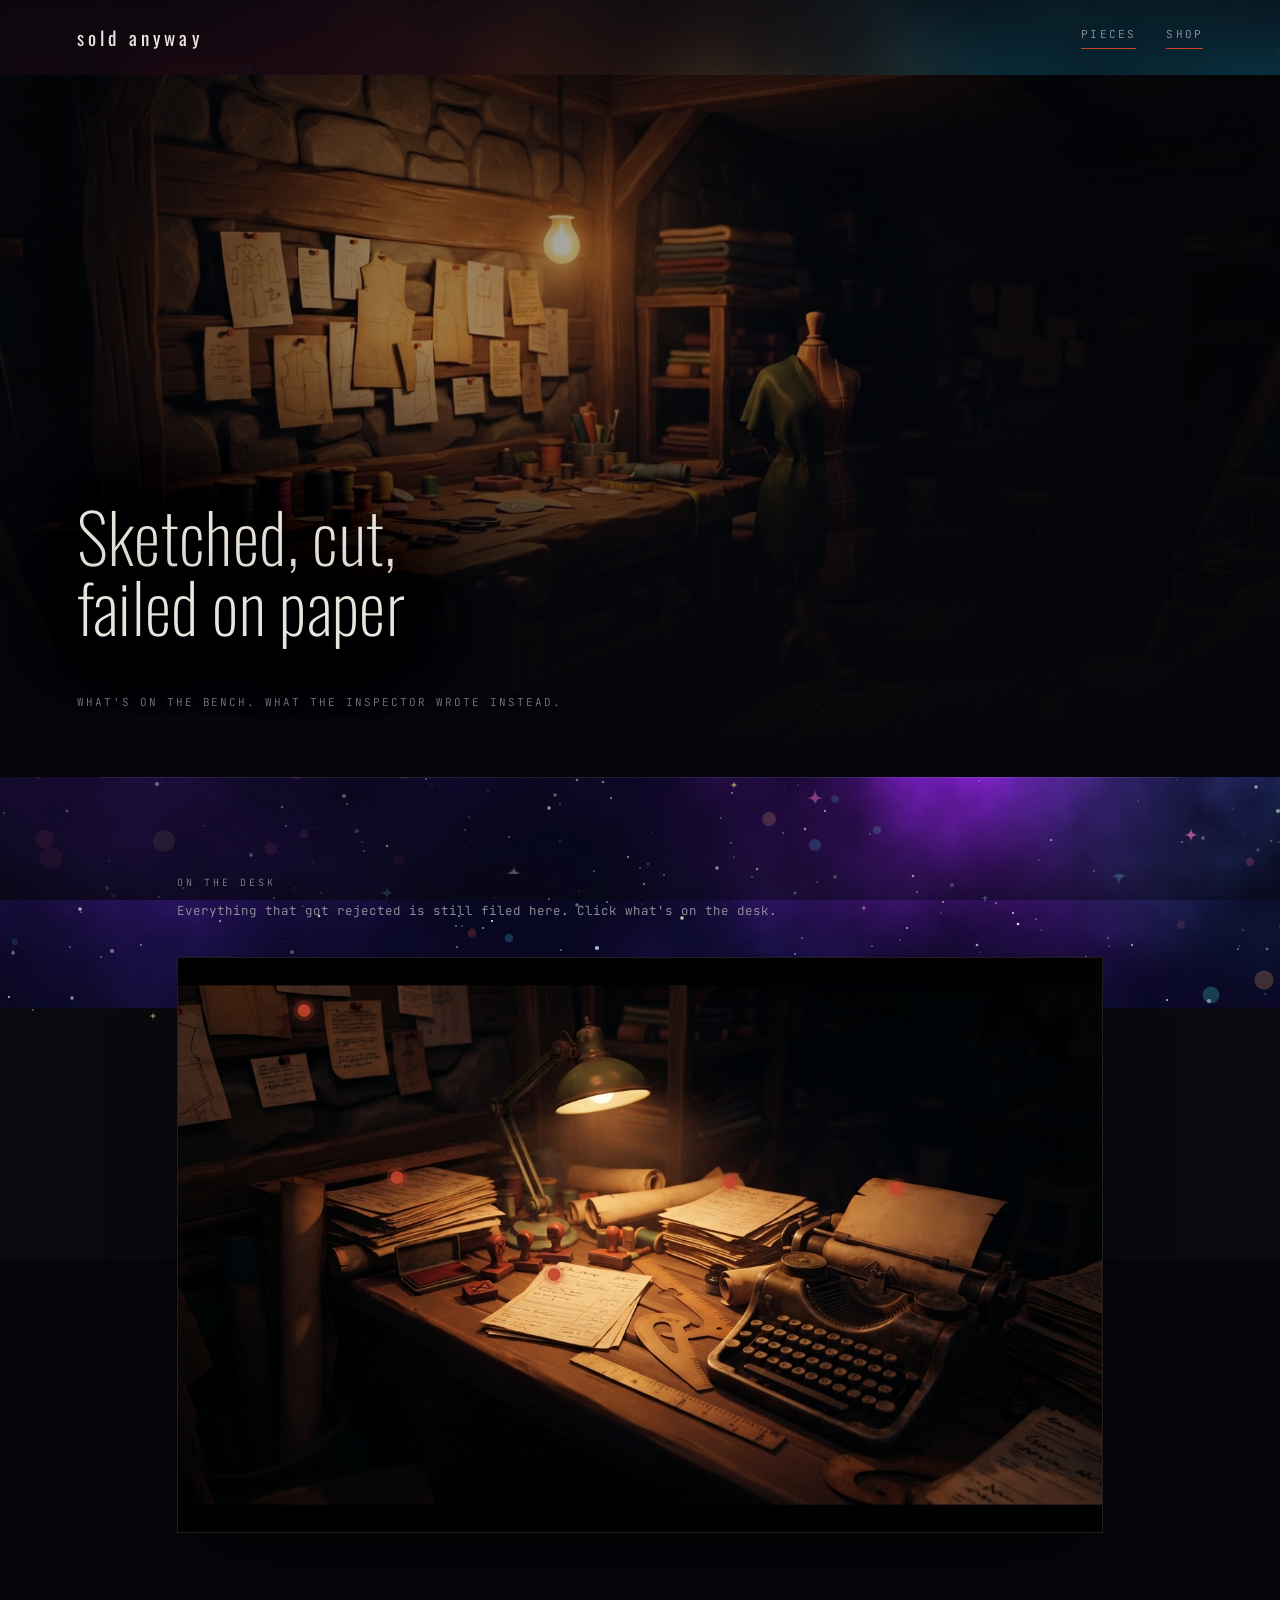
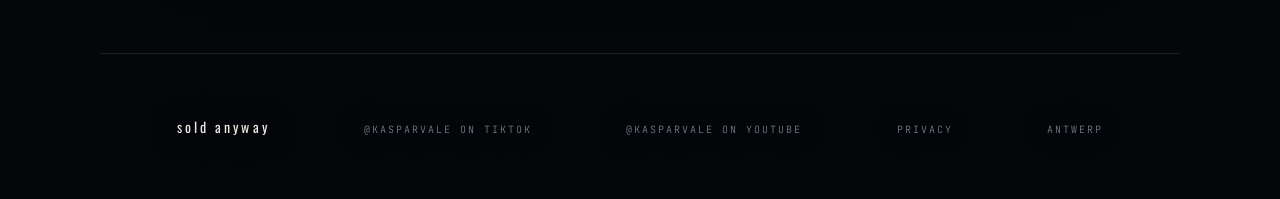
==== commit 5d2ac28a: "Factory page: walk the desk instead of a card grid Replaced the generic card grid with one scene — t" ====
--- a/factory.html
+++ b/factory.html
@@ -4,13 +4,13 @@
 <meta charset="UTF-8">
 <meta name="viewport" content="width=device-width, initial-scale=1.0">
 <title>sold anyway — the factory</title>
-<meta name="description" content="Sketches, case files, and the forms that failed them.">
+<meta name="description" content="Walk the workshop. Click what's on the desk to read the case file.">
 <link rel="icon" href="assets/favicon-32.png" sizes="32x32" type="image/png">
 <link rel="icon" href="assets/favicon-16.png" sizes="16x16" type="image/png">
 <link rel="icon" href="assets/favicon-512.png" sizes="512x512" type="image/png">
 <link rel="apple-touch-icon" href="assets/apple-touch-icon.png">
 <meta property="og:title" content="sold anyway — the factory">
-<meta property="og:description" content="Sketches, case files, and the forms that failed them.">
+<meta property="og:description" content="Walk the workshop. Click what's on the desk to read the case file.">
 <meta property="og:type" content="website">
 <link rel="preconnect" href="https://fonts.googleapis.com">
 <link rel="preconnect" href="https://fonts.gstatic.com" crossorigin>
@@ -43,102 +43,53 @@
   </div>
 </header>
 
-<section class="factory-interlude">
-  <div class="factory-interlude-bg" aria-hidden="true"></div>
-  <div class="factory-interlude-scrim" aria-hidden="true"></div>
-  <p class="factory-interlude-line">Every rejection gets typed up the same way. Stamped, filed, and never revisited.</p>
-</section>
-
 <main>
 
-<section class="cases" id="cases">
-  <h2 class="label">Case files</h2>
-  <ul class="case-grid" id="caseGrid">
+<section class="factory-scene" id="scene">
+  <p class="label scene-label">On the desk</p>
+  <p class="scene-hint">Everything that got rejected is still filed here. Click what's on the desk.</p>
 
-    <li class="case">
-      <figure class="case-sketch">
-        <img src="factory/sketch-long-sleeve.png" alt="Pattern sketch of the Long Sleeve" loading="lazy">
-      </figure>
-      <div class="case-file">
-        <div class="case-head">
-          <h3 class="case-piece">Long Sleeve</h3>
-          <span class="case-lot">LOT 03 · BATCH 0041</span>
-        </div>
-        <p class="case-specialist"><strong>Wilfred</strong> — shirts. Forty years, and he's never once used a machine to tie a buttonhole.</p>
-        <p class="case-verdict"><span class="case-stamp">Failed inspection</span>Buttonhole tolerance exceeds Directive 94/EC-7, Annex C. Hand-tied closures cannot be logged as consistent.</p>
-        <p class="case-quote">A man's whole life's work doesn't stop being correct just because a form disagrees with it.</p>
-        <a class="case-watch" href="https://www.tiktok.com/@kasparvale" target="_blank" rel="noopener">Watch the case &rarr;</a>
-      </div>
-    </li>
+  <div class="scene-frame">
+    <img src="factory/backdrop-forms-desk.png" alt="A desk covered in stamped inspection forms, a typewriter and rolled patterns" class="scene-img">
 
-    <li class="case">
-      <figure class="case-sketch">
-        <img src="factory/sketch-hoodie.png" alt="Pattern sketch of the Hoodie" loading="lazy">
-      </figure>
-      <div class="case-file">
-        <div class="case-head">
-          <h3 class="case-piece">Hoodie</h3>
-          <span class="case-lot">LOT 07 · BATCH 0044</span>
-        </div>
-        <p class="case-specialist"><strong>Bertram</strong> — wool fuller. Forty years, and he's never once used a machine to do it.</p>
-        <p class="case-verdict"><span class="case-stamp">Failed inspection</span>Fabric-safety form has no field for untreated wool. A chemical that was never used cannot be certified absent.</p>
-        <p class="case-quote">A fabric doesn't need a chemical to prove it's safe. It needed one four hundred years before the form did.</p>
-        <a class="case-watch" href="https://www.tiktok.com/@kasparvale" target="_blank" rel="noopener">Watch the case &rarr;</a>
-      </div>
-    </li>
-
-    <li class="case">
-      <figure class="case-sketch">
-        <img src="factory/sketch-heavyweight-tee.png" alt="Pattern sketch of the Heavyweight Tee" loading="lazy">
-      </figure>
-      <div class="case-file">
-        <div class="case-head">
-          <h3 class="case-piece">Heavyweight Tee</h3>
-          <span class="case-lot">LOT 12 · BATCH 0040</span>
-        </div>
-        <p class="case-specialist"><strong>Corwin</strong> — loom-minder. Thirty-one years on the same shuttle loom, the one the mill never replaced.</p>
-        <p class="case-verdict"><span class="case-stamp">Failed inspection</span>Fabric weight was logged by hand before the mill's line shut down. No digital lot record, so origin can't be certified.</p>
-        <p class="case-quote">The loom didn't stop being right the day the mill stopped being open.</p>
-        <span class="case-pending">Case pending</span>
-      </div>
-    </li>
-
-    <li class="case">
-      <figure class="case-sketch">
-        <img src="factory/sketch-ribbed-neck-tee.png" alt="Pattern sketch of the Ribbed Neck Tee" loading="lazy">
-      </figure>
-      <div class="case-file">
-        <div class="case-head">
-          <h3 class="case-piece">Ribbed Neck Tee</h3>
-          <span class="case-lot">LOT 09 · BATCH 0038</span>
-        </div>
-        <p class="case-specialist"><strong>Osric</strong> — pattern cutter. Cuts every piece by hand, to how the body actually sits, not how the chart says it should.</p>
-        <p class="case-verdict"><span class="case-stamp">Failed inspection</span>Garment dimensions deviate from the printed size chart by a hand-cutter's tolerance. Non-conforming, regardless of fit.</p>
-        <p class="case-quote">The chart describes an average body. Osric was cutting for yours.</p>
-        <span class="case-pending">Case pending</span>
-      </div>
-    </li>
-
-    <li class="case">
-      <figure class="case-sketch">
-        <img src="factory/sketch-tote.png" alt="Pattern sketch of the Tote" loading="lazy">
-      </figure>
-      <div class="case-file">
-        <div class="case-head">
-          <h3 class="case-piece">Tote</h3>
-          <span class="case-lot">LOT 05 · BATCH 0037</span>
-        </div>
-        <p class="case-specialist"><strong>Hollis</strong> — canvas waxer. Twenty-six years hand-rubbing the same beeswax blend into raw canvas.</p>
-        <p class="case-verdict"><span class="case-stamp">Failed inspection</span>Waterproofing agent isn't listed in the approved solvent registry. Beeswax and tallow are not on file.</p>
-        <p class="case-quote">The registry has a box for chemicals. It has never had one for bees.</p>
-        <span class="case-pending">Case pending</span>
-      </div>
-    </li>
-
-  </ul>
+    <button type="button" class="hotspot" style="--x:15%; --y:14%" data-case="long-sleeve" aria-haspopup="dialog">
+      <span class="hotspot-dot"></span><span class="hotspot-label">Long Sleeve</span>
+    </button>
+    <button type="button" class="hotspot" style="--x:25%; --y:43%" data-case="hoodie" aria-haspopup="dialog">
+      <span class="hotspot-dot"></span><span class="hotspot-label">Hoodie</span>
+    </button>
+    <button type="button" class="hotspot" style="--x:61%; --y:44%" data-case="heavyweight-tee" aria-haspopup="dialog">
+      <span class="hotspot-dot"></span><span class="hotspot-label">Heavyweight Tee</span>
+    </button>
+    <button type="button" class="hotspot" style="--x:42%; --y:60%" data-case="ribbed-neck-tee" aria-haspopup="dialog">
+      <span class="hotspot-dot"></span><span class="hotspot-label">Ribbed Neck Tee</span>
+    </button>
+    <button type="button" class="hotspot" style="--x:79%; --y:45%" data-case="tote" aria-haspopup="dialog">
+      <span class="hotspot-dot"></span><span class="hotspot-label">Tote</span>
+    </button>
+  </div>
 </section>
 
 </main>
+
+<div class="case-modal" id="caseModal" hidden aria-hidden="true">
+  <div class="case-modal-scrim" id="caseModalScrim"></div>
+  <div class="case-modal-panel" role="dialog" aria-modal="true" aria-labelledby="caseModalTitle">
+    <button type="button" class="case-modal-close" id="caseModalClose" aria-label="Close">&times;</button>
+    <img class="case-modal-sketch" id="caseModalSketch" alt="">
+    <div class="case-modal-body">
+      <div class="case-head">
+        <h3 class="case-piece" id="caseModalTitle"></h3>
+        <span class="case-lot" id="caseModalLot"></span>
+      </div>
+      <p class="case-specialist" id="caseModalSpecialist"></p>
+      <p class="case-verdict"><span class="case-stamp">Failed inspection</span><span id="caseModalReason"></span></p>
+      <p class="case-quote" id="caseModalQuote"></p>
+      <a class="case-watch" id="caseModalWatch" target="_blank" rel="noopener" hidden>Watch the case &rarr;</a>
+      <span class="case-pending" id="caseModalPending" hidden>Case pending</span>
+    </div>
+  </div>
+</div>
 
 <footer>
   <span class="wordmark wordmark-sm">sold anyway</span>
@@ -155,6 +106,94 @@
 const onScroll = () => nav.classList.toggle('stuck', window.scrollY > 8);
 onScroll();
 window.addEventListener('scroll', onScroll, { passive: true });
+
+const CASES = {
+  'long-sleeve': {
+    piece: 'Long Sleeve', lot: 'LOT 03 · BATCH 0041',
+    sketch: 'factory/sketch-long-sleeve.png',
+    specialist: '<strong>Wilfred</strong> — shirts. Forty years, and he’s never once used a machine to tie a buttonhole.',
+    reason: 'Buttonhole tolerance exceeds Directive 94/EC-7, Annex C. Hand-tied closures cannot be logged as consistent.',
+    quote: 'A man’s whole life’s work doesn’t stop being correct just because a form disagrees with it.',
+    watch: 'https://www.tiktok.com/@kasparvale'
+  },
+  'hoodie': {
+    piece: 'Hoodie', lot: 'LOT 07 · BATCH 0044',
+    sketch: 'factory/sketch-hoodie.png',
+    specialist: '<strong>Bertram</strong> — wool fuller. Forty years, and he’s never once used a machine to do it.',
+    reason: 'Fabric-safety form has no field for untreated wool. A chemical that was never used cannot be certified absent.',
+    quote: 'A fabric doesn’t need a chemical to prove it’s safe. It needed one four hundred years before the form did.',
+    watch: 'https://www.tiktok.com/@kasparvale'
+  },
+  'heavyweight-tee': {
+    piece: 'Heavyweight Tee', lot: 'LOT 12 · BATCH 0040',
+    sketch: 'factory/sketch-heavyweight-tee.png',
+    specialist: '<strong>Corwin</strong> — loom-minder. Thirty-one years on the same shuttle loom, the one the mill never replaced.',
+    reason: 'Fabric weight was logged by hand before the mill’s line shut down. No digital lot record, so origin can’t be certified.',
+    quote: 'The loom didn’t stop being right the day the mill stopped being open.',
+    watch: null
+  },
+  'ribbed-neck-tee': {
+    piece: 'Ribbed Neck Tee', lot: 'LOT 09 · BATCH 0038',
+    sketch: 'factory/sketch-ribbed-neck-tee.png',
+    specialist: '<strong>Osric</strong> — pattern cutter. Cuts every piece by hand, to how the body actually sits, not how the chart says it should.',
+    reason: 'Garment dimensions deviate from the printed size chart by a hand-cutter’s tolerance. Non-conforming, regardless of fit.',
+    quote: 'The chart describes an average body. Osric was cutting for yours.',
+    watch: null
+  },
+  'tote': {
+    piece: 'Tote', lot: 'LOT 05 · BATCH 0037',
+    sketch: 'factory/sketch-tote.png',
+    specialist: '<strong>Hollis</strong> — canvas waxer. Twenty-six years hand-rubbing the same beeswax blend into raw canvas.',
+    reason: 'Waterproofing agent isn’t listed in the approved solvent registry. Beeswax and tallow are not on file.',
+    quote: 'The registry has a box for chemicals. It has never had one for bees.',
+    watch: null
+  }
+};
+
+const modal = document.getElementById('caseModal');
+let lastFocus = null;
+
+function openCase(id){
+  const c = CASES[id];
+  if (!c) return;
+  lastFocus = document.activeElement;
+
+  document.getElementById('caseModalSketch').src = c.sketch;
+  document.getElementById('caseModalSketch').alt = 'Pattern sketch of the ' + c.piece;
+  document.getElementById('caseModalTitle').textContent = c.piece;
+  document.getElementById('caseModalLot').textContent = c.lot;
+  document.getElementById('caseModalSpecialist').innerHTML = c.specialist;
+  document.getElementById('caseModalReason').textContent = c.reason;
+  document.getElementById('caseModalQuote').textContent = c.quote;
+
+  const watch = document.getElementById('caseModalWatch');
+  const pending = document.getElementById('caseModalPending');
+  if (c.watch) { watch.href = c.watch; watch.hidden = false; pending.hidden = true; }
+  else { watch.hidden = true; pending.hidden = false; }
+
+  modal.hidden = false;
+  modal.setAttribute('aria-hidden', 'false');
+  document.body.style.overflow = 'hidden';
+  requestAnimationFrame(() => modal.classList.add('open'));
+  document.getElementById('caseModalClose').focus();
+}
+
+function closeCase(){
+  if (modal.hidden) return;
+  modal.classList.remove('open');
+  document.body.style.overflow = '';
+  setTimeout(() => { modal.hidden = true; modal.setAttribute('aria-hidden', 'true'); }, 300);
+  if (lastFocus) lastFocus.focus();
+}
+
+document.querySelectorAll('.hotspot').forEach(btn => {
+  btn.addEventListener('click', () => openCase(btn.dataset.case));
+});
+document.getElementById('caseModalClose').addEventListener('click', closeCase);
+document.getElementById('caseModalScrim').addEventListener('click', closeCase);
+document.addEventListener('keydown', e => {
+  if (e.key === 'Escape' && !modal.hidden) closeCase();
+});
 </script>
 </body>
 </html>
--- a/styles.css
+++ b/styles.css
@@ -551,7 +551,7 @@
 .viewer-stage img{
   position:absolute; inset:0; width:100%; height:100%; object-fit:contain;
   transition:opacity .85s ease, transform .85s ease;
-  backface-visibility:hidden;
+  backface-visibility:hidden; -webkit-backface-visibility:hidden;
   filter:drop-shadow(0 26px 40px rgba(0,0,0,.6));
 }
 .viewer.zoomed .viewer-stage img{ filter:none; }
@@ -640,8 +640,10 @@
 .holo:disabled, .face:disabled ~ .holo, .zoom:disabled{ opacity:.35; cursor:default; }
 
 .viewer.holo .viewer-lens{
-  transform-style:preserve-3d;
-  animation:holoSpin 7s linear infinite;
+  transform-style:preserve-3d; -webkit-transform-style:preserve-3d;
+  /* the negative delay starts it already part-turned — at 0deg the
+     turn is invisible for a moment, which reads as "not spinning" */
+  animation:holoSpin 5s linear infinite; animation-delay:-0.6s;
 }
 .viewer.holo .viewer-stage img{
   opacity:1 !important; transform:none !important;   /* backface-visibility does the hiding now */
@@ -791,54 +793,92 @@
 }
 .factory-hero-copy .hero-foot{ text-shadow:0 1px 6px rgba(3,4,12,.9); }
 
-.factory-interlude{
-  position:relative; overflow:hidden;
-  min-height:clamp(200px, 28vh, 300px);
-  display:flex; align-items:center; justify-content:center;
-  border-top:1px solid var(--rule);
-}
-.factory-interlude-bg{
-  position:absolute; inset:0; z-index:0;
-  background:#0a0704 url("factory/backdrop-forms-desk.png") center 42%/cover no-repeat;
-}
-.factory-interlude-scrim{ position:absolute; inset:0; z-index:1; background:rgba(5,6,10,.64); }
-.factory-interlude-line{
-  position:relative; z-index:2; max-width:52ch; margin:0 auto;
-  padding:0 var(--pad); text-align:center;
-  font-family:var(--f-disp); font-style:italic; font-weight:200;
-  font-size:clamp(17px,2.4vw,23px); line-height:1.5; color:var(--bone);
-  text-shadow:0 2px 10px rgba(3,4,12,.9), 0 0 40px rgba(3,4,12,.7);
-}
-
-/* --- case files -------------------------------------------------- */
-.cases{
-  position:relative; max-width:var(--maxw); margin:0 auto;
+/* --- the desk scene -------------------------------------------------
+   The case files do not get their own cards — they lie where the
+   photograph already put them. Hotspots are positioned as percentages
+   of the *image*, not the frame, so the frame locks to the image's own
+   aspect ratio (object-fit:contain, never cover) and a hotspot never
+   drifts off the paper it is supposed to be sitting on. */
+.factory-scene{
+  max-width:var(--maxw); margin:0 auto;
   padding:clamp(50px,8vw,96px) var(--pad) clamp(70px,10vw,120px);
   border-top:1px solid var(--rule);
 }
-.case-grid{
-  list-style:none; margin:clamp(28px,4vw,48px) 0 0; padding:0;
-  display:grid; gap:clamp(28px,4vw,44px);
-  grid-template-columns:repeat(auto-fill,minmax(340px,1fr));
-}
-.case{
-  display:flex; flex-direction:column;
+.scene-label{ margin-bottom:8px; }
+.scene-hint{
+  margin:0 0 clamp(22px,3.4vw,34px); font-size:12.5px; color:var(--ash);
+}
+.scene-frame{
+  position:relative; width:100%; aspect-ratio:1312/816;
+  background:#0a0704; border:1px solid var(--rule); overflow:hidden;
+  box-shadow:0 30px 70px -30px rgba(0,0,0,.9);
+}
+.scene-img{ position:absolute; inset:0; width:100%; height:100%; object-fit:contain; }
+
+.hotspot{
+  position:absolute; left:var(--x); top:var(--y); transform:translate(-50%,-50%);
+  display:flex; flex-direction:column; align-items:center; gap:8px;
+  background:none; border:0; padding:12px; margin:-12px; cursor:pointer;
+}
+.hotspot-dot{
+  width:13px; height:13px; border-radius:50%; background:rgba(196,68,45,.92);
+  box-shadow:0 0 0 4px rgba(196,68,45,.22), 0 0 16px rgba(196,68,45,.65);
+  animation:hotspotPulse 2.6s ease-in-out infinite;
+}
+.hotspot:hover .hotspot-dot, .hotspot:focus-visible .hotspot-dot{ background:var(--bone); }
+@keyframes hotspotPulse{
+  0%,100%{ box-shadow:0 0 0 4px rgba(196,68,45,.22), 0 0 16px rgba(196,68,45,.65); }
+  50%{ box-shadow:0 0 0 9px rgba(196,68,45,.08), 0 0 26px rgba(196,68,45,.85); }
+}
+.hotspot-label{
+  opacity:0; transform:translateY(3px); transition:opacity .2s ease, transform .2s ease;
+  font-family:var(--f-mono); font-size:9.5px; letter-spacing:.16em; text-transform:uppercase;
+  color:var(--bone); background:rgba(5,6,10,.88); border:1px solid var(--rule);
+  padding:4px 9px; white-space:nowrap; pointer-events:none;
+}
+.hotspot:hover .hotspot-label, .hotspot:focus-visible .hotspot-label{ opacity:1; transform:none; }
+@media (prefers-reduced-motion:reduce){ .hotspot-dot{ animation:none; } }
+
+/* --- case modal: the file, picked up off the desk ------------------- */
+.case-modal[hidden]{ display:none !important; }
+.case-modal{
+  position:fixed; inset:0; z-index:80;
+  display:flex; align-items:center; justify-content:center;
+  padding:clamp(18px,5vw,60px);
+}
+.case-modal-scrim{
+  position:absolute; inset:0; background:rgba(4,5,9,.88);
+  backdrop-filter:blur(9px); -webkit-backdrop-filter:blur(9px);
+  opacity:0; transition:opacity .3s ease;
+}
+.case-modal.open .case-modal-scrim{ opacity:1; }
+.case-modal-panel{
+  position:relative; z-index:1; width:min(720px,100%); max-height:88vh; overflow:auto;
+  display:grid; grid-template-columns:minmax(0,1fr) minmax(0,1.15fr);
   background:var(--ink-2); border:1px solid var(--rule);
-  box-shadow:0 24px 60px -30px rgba(0,0,0,.9);
-}
-.case-sketch{
-  margin:0; aspect-ratio:16/9; overflow:hidden;
-  background:#d9d0bb;   /* the sketch paper's own tone, while it loads */
-  border-bottom:1px solid var(--rule);
-}
-.case-sketch img{
-  width:100%; height:100%; object-fit:cover; display:block;
-  filter:sepia(.06) contrast(1.02);
-  transition:transform .6s cubic-bezier(.2,.7,.3,1);
-}
-.case:hover .case-sketch img{ transform:scale(1.035); }
-
-.case-file{ padding:clamp(20px,3vw,30px); display:flex; flex-direction:column; gap:14px; }
+  box-shadow:0 40px 90px -30px rgba(0,0,0,.92);
+  transform:translateY(18px) scale(.97); opacity:0;
+  transition:transform .4s cubic-bezier(.16,.84,.24,1), opacity .3s ease;
+}
+.case-modal.open .case-modal-panel{ transform:none; opacity:1; }
+@media (max-width:640px){ .case-modal-panel{ grid-template-columns:1fr; } }
+@media (prefers-reduced-motion:reduce){
+  .case-modal-scrim, .case-modal-panel{ transition:none; }
+}
+
+.case-modal-sketch{
+  width:100%; height:100%; min-height:200px; object-fit:cover; display:block;
+  background:#d9d0bb;
+}
+.case-modal-close{
+  position:absolute; top:12px; right:12px; z-index:2;
+  width:32px; height:32px; display:flex; align-items:center; justify-content:center;
+  background:rgba(5,6,10,.62); border:0; color:var(--ash);
+  font-size:22px; line-height:1; cursor:pointer; transition:color .2s;
+}
+.case-modal-close:hover{ color:var(--bone); }
+
+.case-modal-body{ padding:clamp(22px,3.4vw,32px); display:flex; flex-direction:column; gap:14px; }
 .case-head{
   display:flex; align-items:baseline; justify-content:space-between; gap:10px;
   flex-wrap:wrap;
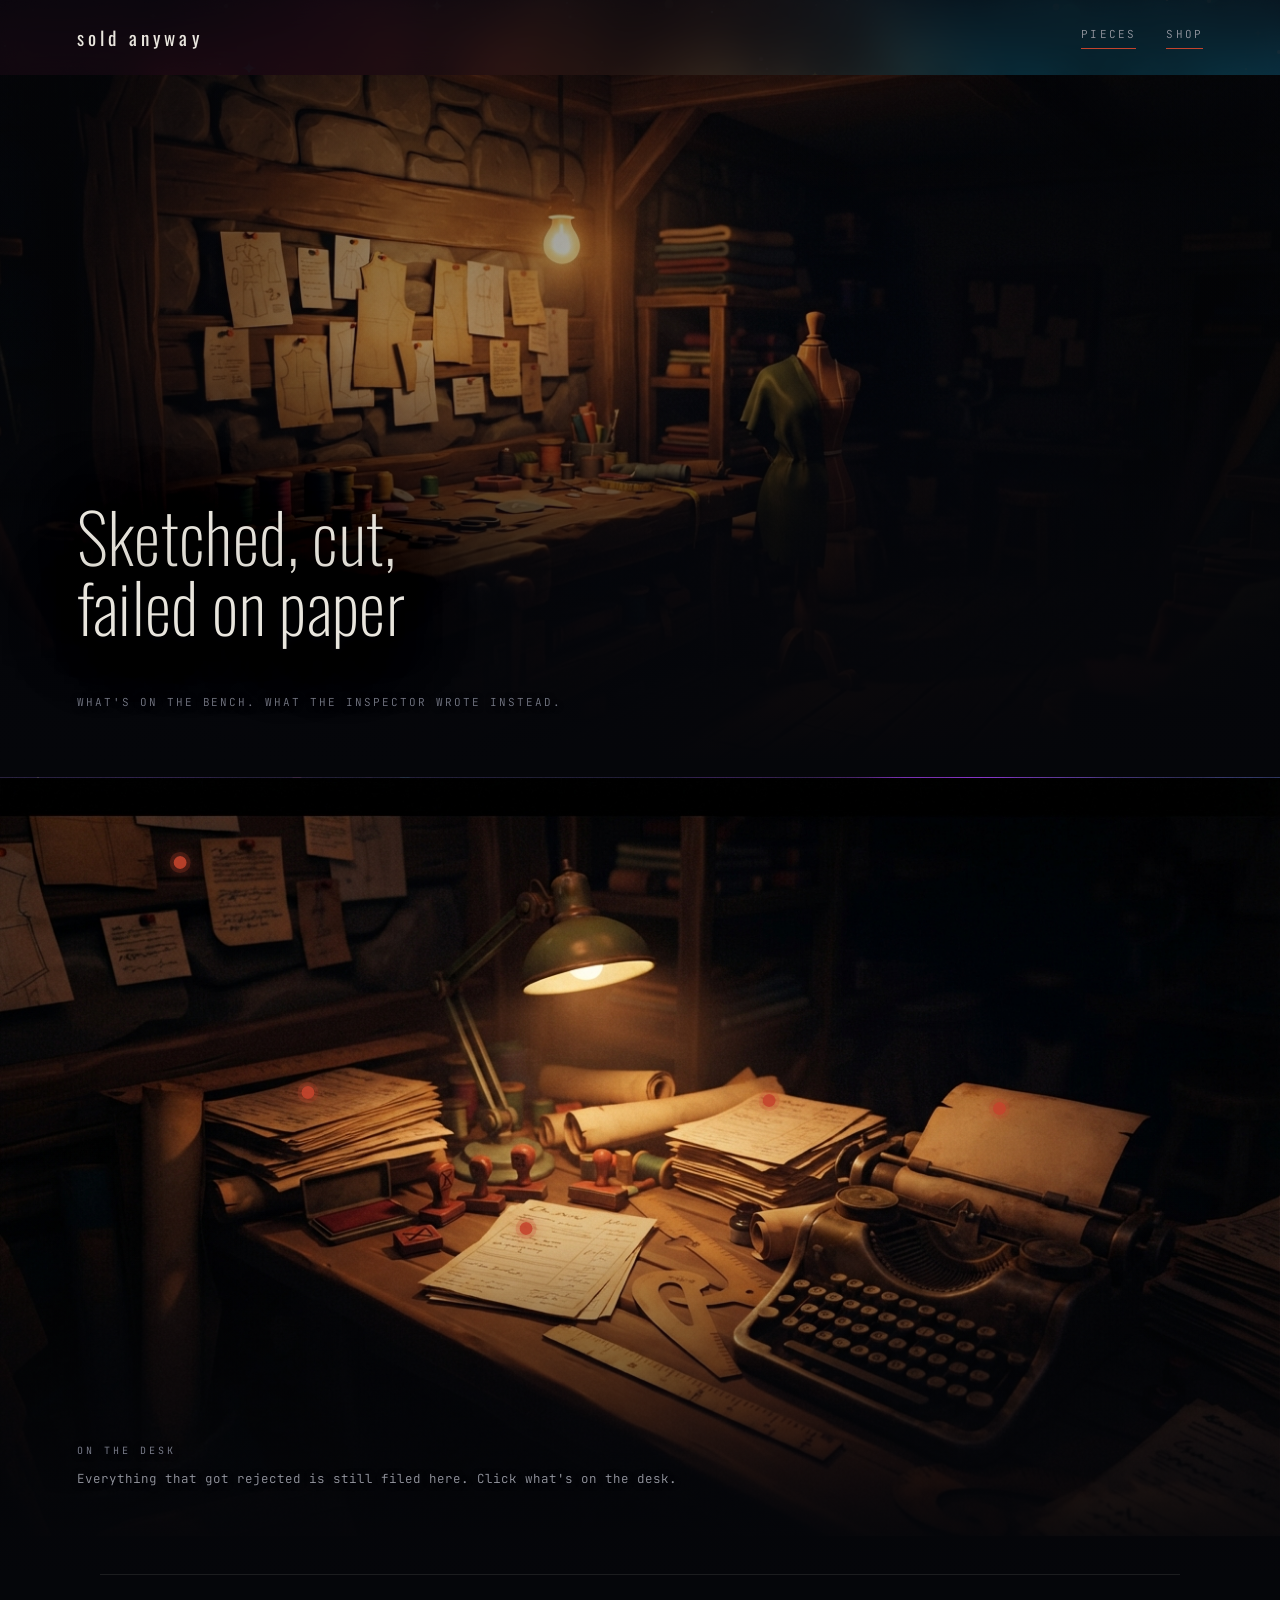
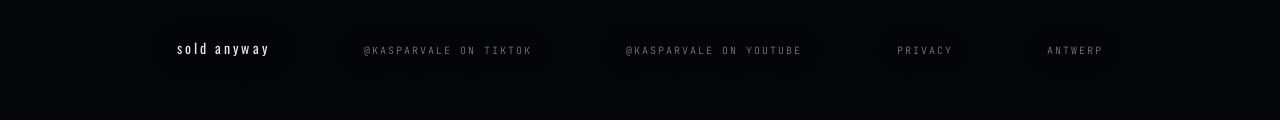
==== commit 4708bf86: "Make the desk scene actually full-bleed The frame was still capped at max-width:1080px with a border" ====
--- a/factory.html
+++ b/factory.html
@@ -45,26 +45,29 @@
 
 <main>
 
-<section class="factory-scene" id="scene">
-  <p class="label scene-label">On the desk</p>
-  <p class="scene-hint">Everything that got rejected is still filed here. Click what's on the desk.</p>
-
-  <div class="scene-frame">
-    <img src="factory/backdrop-forms-desk.png" alt="A desk covered in stamped inspection forms, a typewriter and rolled patterns" class="scene-img">
-
-    <button type="button" class="hotspot" style="--x:15%; --y:14%" data-case="long-sleeve" aria-haspopup="dialog">
+<section class="factory-scene">
+  <div class="scene-frame" id="sceneFrame">
+    <img src="factory/backdrop-forms-desk.png" alt="A desk covered in stamped inspection forms, a typewriter and rolled patterns" class="scene-img" id="sceneImg">
+    <div class="scene-scrim" aria-hidden="true"></div>
+
+    <div class="scene-copy">
+      <p class="label">On the desk</p>
+      <p class="scene-hint">Everything that got rejected is still filed here. Click what's on the desk.</p>
+    </div>
+
+    <button type="button" class="hotspot" data-nx="0.15" data-ny="0.14" data-case="long-sleeve" aria-haspopup="dialog">
       <span class="hotspot-dot"></span><span class="hotspot-label">Long Sleeve</span>
     </button>
-    <button type="button" class="hotspot" style="--x:25%; --y:43%" data-case="hoodie" aria-haspopup="dialog">
+    <button type="button" class="hotspot" data-nx="0.25" data-ny="0.43" data-case="hoodie" aria-haspopup="dialog">
       <span class="hotspot-dot"></span><span class="hotspot-label">Hoodie</span>
     </button>
-    <button type="button" class="hotspot" style="--x:61%; --y:44%" data-case="heavyweight-tee" aria-haspopup="dialog">
+    <button type="button" class="hotspot" data-nx="0.61" data-ny="0.44" data-case="heavyweight-tee" aria-haspopup="dialog">
       <span class="hotspot-dot"></span><span class="hotspot-label">Heavyweight Tee</span>
     </button>
-    <button type="button" class="hotspot" style="--x:42%; --y:60%" data-case="ribbed-neck-tee" aria-haspopup="dialog">
+    <button type="button" class="hotspot" data-nx="0.42" data-ny="0.60" data-case="ribbed-neck-tee" aria-haspopup="dialog">
       <span class="hotspot-dot"></span><span class="hotspot-label">Ribbed Neck Tee</span>
     </button>
-    <button type="button" class="hotspot" style="--x:79%; --y:45%" data-case="tote" aria-haspopup="dialog">
+    <button type="button" class="hotspot" data-nx="0.79" data-ny="0.45" data-case="tote" aria-haspopup="dialog">
       <span class="hotspot-dot"></span><span class="hotspot-label">Tote</span>
     </button>
   </div>
@@ -194,6 +197,43 @@
 document.addEventListener('keydown', e => {
   if (e.key === 'Escape' && !modal.hidden) closeCase();
 });
+
+/* Full-bleed and immersive, but a portrait phone is nothing like this
+   landscape photo's own shape — filling the whole viewport height
+   there would crop most of the width away and carry two or three
+   hotspots off-frame with it. So the frame's height is set from its
+   width (never crops sideways, only ever top/bottom), capped at the
+   viewport height on wide/short windows. Each hotspot stores where it
+   sits on the *image itself* (0-1 of the native 1312x816) and this
+   works out the matching pixel inside that render, then clamps it a
+   little short of the edge as a last-resort guarantee it never ends
+   up outside the visible, clickable frame. */
+const NATIVE_W = 1312, NATIVE_H = 816;
+const HOTSPOT_PAD = 28;
+const sceneFrame = document.getElementById('sceneFrame');
+const hotspots = [...document.querySelectorAll('.hotspot')];
+
+function layoutScene(){
+  const w = sceneFrame.clientWidth;
+  if (!w) return;
+  sceneFrame.style.height = Math.min(w * (NATIVE_H / NATIVE_W), window.innerHeight) + 'px';
+
+  const cw = sceneFrame.clientWidth, ch = sceneFrame.clientHeight;
+  const scale = Math.max(cw / NATIVE_W, ch / NATIVE_H);
+  const rw = NATIVE_W * scale, rh = NATIVE_H * scale;
+  const ox = (cw - rw) / 2, oy = (ch - rh) / 2;
+
+  hotspots.forEach(btn => {
+    const x = ox + parseFloat(btn.dataset.nx) * rw;
+    const y = oy + parseFloat(btn.dataset.ny) * rh;
+    btn.style.left = Math.min(Math.max(x, HOTSPOT_PAD), cw - HOTSPOT_PAD) + 'px';
+    btn.style.top  = Math.min(Math.max(y, HOTSPOT_PAD), ch - HOTSPOT_PAD) + 'px';
+  });
+}
+layoutScene();
+new ResizeObserver(layoutScene).observe(sceneFrame);
+window.addEventListener('resize', layoutScene);
+document.getElementById('sceneImg').addEventListener('load', layoutScene);
 </script>
 </body>
 </html>
--- a/styles.css
+++ b/styles.css
@@ -794,29 +794,38 @@
 .factory-hero-copy .hero-foot{ text-shadow:0 1px 6px rgba(3,4,12,.9); }
 
 /* --- the desk scene -------------------------------------------------
-   The case files do not get their own cards — they lie where the
-   photograph already put them. Hotspots are positioned as percentages
-   of the *image*, not the frame, so the frame locks to the image's own
-   aspect ratio (object-fit:contain, never cover) and a hotspot never
-   drifts off the paper it is supposed to be sitting on. */
-.factory-scene{
-  max-width:var(--maxw); margin:0 auto;
-  padding:clamp(50px,8vw,96px) var(--pad) clamp(70px,10vw,120px);
-  border-top:1px solid var(--rule);
-}
-.scene-label{ margin-bottom:8px; }
+   Full-bleed and object-fit:cover for the immersive feel — which means
+   the visible crop shifts with viewport size, so a hotspot can't just
+   sit at a fixed left/top %. Each one instead stores where it belongs
+   on the *image itself* (data-nx/data-ny, 0-1 of the native 1312x816)
+   and factory.html's layoutHotspots() works out the matching pixel
+   inside the cropped render, on load and on resize. */
+.factory-scene{ border-top:1px solid var(--rule); }
+.scene-frame{
+  position:relative; overflow:hidden;
+  width:100%; background:#0a0704;
+  /* height is set in px by factory.html's layoutScene() — from the
+     frame's own width, capped at the viewport height, never the
+     other way round, so the photo is always shown at full width */
+}
+.scene-img{ position:absolute; inset:0; width:100%; height:100%; object-fit:cover; }
+.scene-scrim{
+  position:absolute; inset:0;
+  background:linear-gradient(0deg, var(--ink) 0%, rgba(5,6,10,.6) 20%, rgba(5,6,10,.12) 42%, transparent 60%);
+}
+.scene-copy{
+  position:absolute; z-index:2; left:0; right:0; bottom:0;
+  max-width:1360px; margin:0 auto;
+  padding:0 var(--pad) clamp(48px,7vw,84px);
+}
+.scene-copy .label{ text-shadow:0 1px 6px rgba(3,4,12,.9); }
 .scene-hint{
-  margin:0 0 clamp(22px,3.4vw,34px); font-size:12.5px; color:var(--ash);
-}
-.scene-frame{
-  position:relative; width:100%; aspect-ratio:1312/816;
-  background:#0a0704; border:1px solid var(--rule); overflow:hidden;
-  box-shadow:0 30px 70px -30px rgba(0,0,0,.9);
-}
-.scene-img{ position:absolute; inset:0; width:100%; height:100%; object-fit:contain; }
+  margin:8px 0 0; font-size:12.5px; color:var(--ash);
+  text-shadow:0 1px 6px rgba(3,4,12,.9);
+}
 
 .hotspot{
-  position:absolute; left:var(--x); top:var(--y); transform:translate(-50%,-50%);
+  position:absolute; left:0; top:0; transform:translate(-50%,-50%); z-index:3;
   display:flex; flex-direction:column; align-items:center; gap:8px;
   background:none; border:0; padding:12px; margin:-12px; cursor:pointer;
 }
